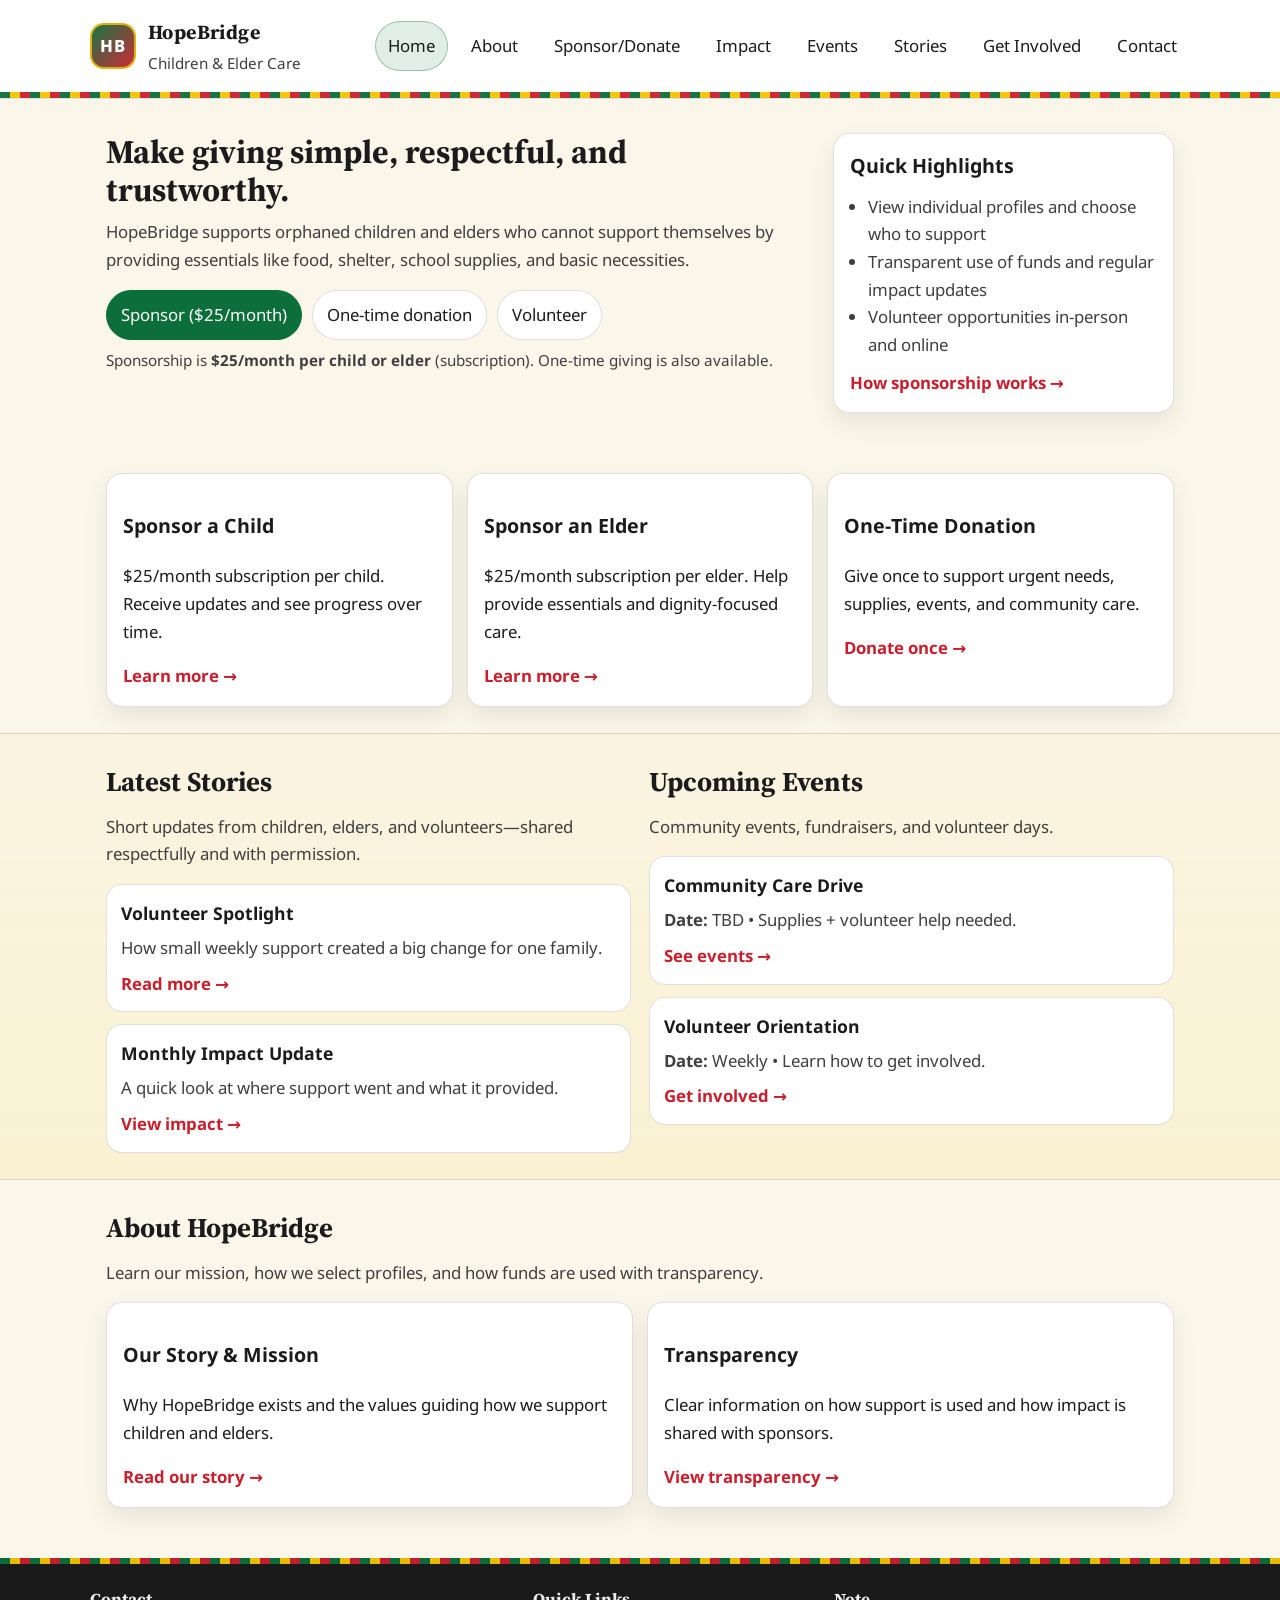
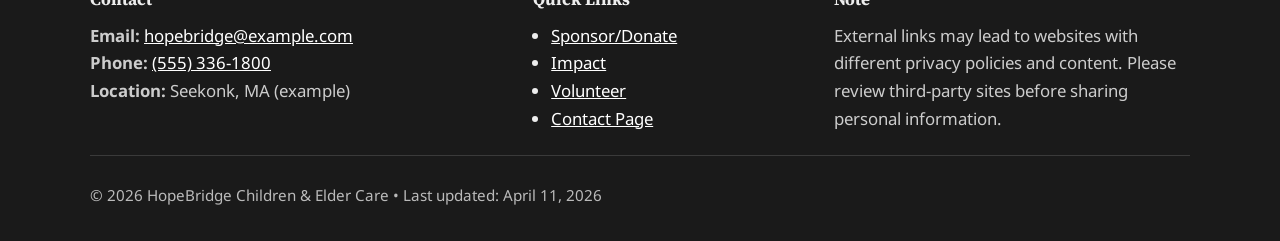
==== index.html @ 4f67c6a4 "intial commit" ====
<!doctype html>
<html lang="en">

<head>
    <meta charset="utf-8" />
    <meta name="viewport" content="width=device-width, initial-scale=1" />
    <title>HopeBridge Children &amp; Elder Care</title>
    <meta name="description" content="HopeBridge Children & Elder Care connects sponsors and volunteers with children and elders in need through simple, respectful, and transparent support." />
    <link rel="stylesheet" href="css/styles.css" />
</head>

<body>
    <a class="skip-link" href="#main">Skip to main content</a>

    <header class="site-header">
        <div class="wrap header-inner">
            <div class="brand">
                <div class="logo" aria-hidden="true">HB</div>
                <div>
                    <h1 class="site-title">HopeBridge</h1>
                    <p class="site-subtitle">Children &amp; Elder Care</p>
                </div>
            </div>

            <nav class="site-nav" aria-label="Primary navigation">
                <ul>
                    <li><a href="index.html" aria-current="page">Home</a></li>
                    <li><a href="about/index.html">About</a></li>
                    <li><a href="sponsor/index.html">Sponsor/Donate</a></li>
                    <li><a href="impact.html">Impact</a></li>
                    <li><a href="events.html">Events</a></li>
                    <li><a href="stories/index.html">Stories</a></li>
                    <li><a href="get-involved/index.html">Get Involved</a></li>
                    <li><a href="contact.html">Contact</a></li>
                </ul>
            </nav>
        </div>
    </header>

    <main id="main">
        <!-- HERO (keep it light like a magazine cover) -->
        <section class="hero">
            <div class="wrap hero-inner">
                <div class="hero-copy">
                    <h2>Make giving simple, respectful, and trustworthy.</h2>
                    <p>
                        HopeBridge supports orphaned children and elders who cannot support themselves by providing essentials like food, shelter, school supplies, and basic necessities.
                    </p>

                    <div class="cta-row" aria-label="Primary actions">
                        <a class="btn primary" href="sponsor/index.html">Sponsor ($25/month)</a>
                        <a class="btn" href="sponsor/index.html#one-time">One-time donation</a>
                        <a class="btn" href="get-involved/index.html">Volunteer</a>
                    </div>

                    <p class="fineprint">
                        Sponsorship is <strong>$25/month per child or elder</strong> (subscription). One-time giving is also available.
                    </p>
                </div>

                <aside class="hero-card" aria-label="Quick highlights">
                    <h3>Quick Highlights</h3>
                    <ul class="checklist">
                        <li>View individual profiles and choose who to support</li>
                        <li>Transparent use of funds and regular impact updates</li>
                        <li>Volunteer opportunities in-person and online</li>
                    </ul>
                    <a class="text-link" href="impact.html">How sponsorship works →</a>
                </aside>
            </div>
        </section>

        <!-- QUICK LINKS (short, scannable) -->
        <section class="section">
            <div class="wrap">
                <div class="grid">
                    <article class="card">
                        <h3>Sponsor a Child</h3>
                        <p>$25/month subscription per child. Receive updates and see progress over time.</p>
                        <a class="text-link" href="sponsor/index.html#child">Learn more →</a>
                    </article>

                    <article class="card">
                        <h3>Sponsor an Elder</h3>
                        <p>$25/month subscription per elder. Help provide essentials and dignity-focused care.</p>
                        <a class="text-link" href="sponsor/index.html#elder">Learn more →</a>
                    </article>

                    <article class="card">
                        <h3>One-Time Donation</h3>
                        <p>Give once to support urgent needs, supplies, events, and community care.</p>
                        <a class="text-link" href="sponsor/index.html#one-time">Donate once →</a>
                    </article>
                </div>
            </div>
        </section>

        <!-- STORIES + EVENTS PREVIEW -->
        <section class="section alt">
            <div class="wrap split">
                <div>
                    <h2 class="section-title">Latest Stories</h2>
                    <p class="section-lead">
                        Short updates from children, elders, and volunteers—shared respectfully and with permission.
                    </p>

                    <div class="list-cards">
                        <article class="mini">
                            <h3>Volunteer Spotlight</h3>
                            <p>How small weekly support created a big change for one family.</p>
                            <a class="text-link" href="stories/index.html">Read more →</a>
                        </article>
                        <article class="mini">
                            <h3>Monthly Impact Update</h3>
                            <p>A quick look at where support went and what it provided.</p>
                            <a class="text-link" href="impact.html">View impact →</a>
                        </article>
                    </div>
                </div>

                <div>
                    <h2 class="section-title">Upcoming Events</h2>
                    <p class="section-lead">Community events, fundraisers, and volunteer days.</p>

                    <div class="list-cards">
                        <article class="mini">
                            <h3>Community Care Drive</h3>
                            <p><strong>Date:</strong> TBD • Supplies + volunteer help needed.</p>
                            <a class="text-link" href="events.html">See events →</a>
                        </article>
                        <article class="mini">
                            <h3>Volunteer Orientation</h3>
                            <p><strong>Date:</strong> Weekly • Learn how to get involved.</p>
                            <a class="text-link" href="get-involved/index.html">Get involved →</a>
                        </article>
                    </div>
                </div>
            </div>
        </section>

        <!-- ABOUT / TRANSPARENCY SHORT TEASER -->
        <section class="section">
            <div class="wrap">
                <h2 class="section-title">About HopeBridge</h2>
                <p class="section-lead">
                    Learn our mission, how we select profiles, and how funds are used with transparency.
                </p>

                <div class="grid two">
                    <article class="card">
                        <h3>Our Story &amp; Mission</h3>
                        <p>Why HopeBridge exists and the values guiding how we support children and elders.</p>
                        <a class="text-link" href="about/index.html">Read our story →</a>
                    </article>

                    <article class="card">
                        <h3>Transparency</h3>
                        <p>Clear information on how support is used and how impact is shared with sponsors.</p>
                        <a class="text-link" href="about/index.html#transparency">View transparency →</a>
                    </article>
                </div>
            </div>
        </section>
    </main>

    <footer class="site-footer">
        <div class="wrap footer-inner">
            <div>
                <h2 class="footer-title">Contact</h2>
                <p class="footer-text">
                    <strong>Email:</strong> <a href="mailto:hopebridge@example.com">hopebridge@example.com</a><br />
                    <strong>Phone:</strong> <a href="tel:15553361800">(555) 336-1800</a><br />
                    <strong>Location:</strong> Seekonk, MA (example)
                </p>
            </div>

            <div>
                <h2 class="footer-title">Quick Links</h2>
                <ul class="footer-links">
                    <li><a href="sponsor/index.html">Sponsor/Donate</a></li>
                    <li><a href="impact.html">Impact</a></li>
                    <li><a href="get-involved/index.html">Volunteer</a></li>
                    <li><a href="contact.html">Contact Page</a></li>
                </ul>
            </div>

            <div>
                <h2 class="footer-title">Note</h2>
                <p class="footer-text">
                    External links may lead to websites with different privacy policies and content. Please review third-party sites before sharing personal information.
                </p>
            </div>
        </div>

        <div class="wrap footer-bottom">
            <p>© <span id="year">2026</span> HopeBridge Children &amp; Elder Care • Last updated: <time datetime="2026-04-11">April 11, 2026</time></p>
        </div>

        <script>
            document.getElementById("year").textContent = new Date().getFullYear();
        </script>
    </footer>
</body>

</html>
---- css/styles.css ----
/* HopeBridge – Ethiopian-inspired theme (clean + accessible) */

@import url("https://fonts.googleapis.com/css2?family=Noto+Sans+Ethiopic:wght@400;600;700&family=Source+Serif+4:opsz,wght@8..60,400;8..60,600&display=swap");
:root {
    /* Warm neutral base */
    --bg: #fbf6ea;
    /* warm parchment */
    --surface: #ffffff;
    /* cards */
    --ink: #1b1b1b;
    /* main text */
    --muted: #3f3f3f;
    /* secondary text */
    --border: rgba(0, 0, 0, 0.12);
    --shadow: 0 10px 25px rgba(0, 0, 0, 0.08);
    --radius: 16px;
    --max: 1100px;
    /* Ethiopian-inspired accents (flag-inspired, tuned for accessibility) */
    --green: #0b6e3b;
    --gold: #f2c300;
    --red: #c91f2d;
    /* Primary/secondary brand usage */
    --brand: var(--green);
    --accent: var(--red);
    /* “Tibeb” inspired stripe */
    --tibeb: repeating-linear-gradient( 90deg, rgba(11, 110, 59, 0.95) 0 10px, rgba(242, 195, 0, 0.95) 10px 20px, rgba(201, 31, 45, 0.95) 20px 30px);
}

* {
    box-sizing: border-box;
}

html {
    scroll-behavior: smooth;
}

body {
    margin: 0;
    background: var(--bg);
    color: var(--ink);
    font-family: "Noto Sans Ethiopic", system-ui, -apple-system, Segoe UI, Roboto, Arial, sans-serif;
    font-size: 1.05rem;
    line-height: 1.65;
}


/* Layout helpers */

.wrap {
    max-width: var(--max);
    margin: 0 auto;
    padding: 0 16px;
}


/* Skip link */

.skip-link {
    position: absolute;
    left: -9999px;
    top: 12px;
    background: #000;
    color: #fff;
    padding: 10px 12px;
    border-radius: 12px;
    text-decoration: underline;
}

.skip-link:focus {
    left: 12px;
}


/* Header + Ethiopian stripe accent */

.site-header {
    background: var(--surface);
    border-bottom: 1px solid var(--border);
    position: relative;
}

.site-header::after {
    content: "";
    display: block;
    height: 6px;
    background: var(--tibeb);
}


/* Header inner */

.header-inner {
    display: flex;
    gap: 18px;
    align-items: center;
    justify-content: space-between;
    padding: 16px 0;
    flex-wrap: wrap;
}

.brand {
    display: flex;
    align-items: center;
    gap: 12px;
}


/* Simple “HB” mark with Ethiopian colors */

.logo {
    width: 46px;
    height: 46px;
    border-radius: 14px;
    background: linear-gradient(135deg, rgba(11, 110, 59, 0.95), rgba(201, 31, 45, 0.95));
    color: #fff;
    display: grid;
    place-items: center;
    font-weight: 800;
    letter-spacing: 0.06em;
    border: 2px solid rgba(242, 195, 0, 0.85);
}

.site-title {
    margin: 0;
    font-size: 1.25rem;
    letter-spacing: 0.02em;
    font-family: "Source Serif 4", Georgia, serif;
    /* elegant, calm */
}

.site-subtitle {
    margin: 2px 0 0;
    color: var(--muted);
    font-size: 0.95rem;
}


/* Navigation */

.site-nav ul {
    list-style: none;
    margin: 0;
    padding: 0;
    display: flex;
    gap: 10px;
    flex-wrap: wrap;
}

.site-nav a {
    display: inline-block;
    padding: 10px 12px;
    border-radius: 999px;
    text-decoration: none;
    color: var(--ink);
    border: 1px solid transparent;
}

.site-nav a:hover {
    border-color: var(--border);
    background: rgba(11, 110, 59, 0.06);
}

.site-nav a[aria-current="page"] {
    border-color: rgba(11, 110, 59, 0.35);
    background: rgba(11, 110, 59, 0.12);
}


/* Sections */

.section {
    padding: 26px 0;
}


/* Soft “woven” feeling without being busy */

.section.alt {
    background: linear-gradient(0deg, rgba(242, 195, 0, 0.10), rgba(242, 195, 0, 0.04));
    border-top: 1px solid var(--border);
    border-bottom: 1px solid var(--border);
}

.section-title {
    margin: 0 0 8px;
    font-size: 1.7rem;
    font-family: "Source Serif 4", Georgia, serif;
}

.section-lead {
    margin: 0 0 16px;
    color: var(--muted);
}


/* Hero */

.hero {
    padding: 34px 0;
}

.hero-inner {
    display: grid;
    grid-template-columns: 1.35fr 0.65fr;
    gap: 18px;
    align-items: start;
}

.hero-copy h2 {
    margin: 0 0 10px;
    font-size: 2.05rem;
    line-height: 1.15;
    font-family: "Source Serif 4", Georgia, serif;
}

.hero-copy p {
    margin: 0 0 16px;
    color: var(--muted);
}

.fineprint {
    font-size: 0.95rem;
    color: var(--muted);
}


/* Cards */

.card,
.hero-card {
    background: var(--surface);
    border: 1px solid var(--border);
    border-radius: var(--radius);
    padding: 16px;
    box-shadow: var(--shadow);
}

.hero-card h3 {
    margin: 0 0 10px;
}


/* Lists */

.checklist {
    margin: 0 0 10px;
    padding-left: 18px;
    color: var(--muted);
}


/* Buttons */

.cta-row {
    display: flex;
    gap: 10px;
    flex-wrap: wrap;
    margin-bottom: 8px;
}

.btn {
    display: inline-block;
    text-decoration: none;
    padding: 10px 14px;
    border-radius: 999px;
    border: 1px solid var(--border);
    color: var(--ink);
    background: var(--surface);
}

.btn.primary {
    background: var(--brand);
    border-color: var(--brand);
    color: #fff;
}

.btn.primary:hover {
    filter: brightness(0.96);
}

.btn:hover {
    background: rgba(11, 110, 59, 0.06);
}


/* Links */

.text-link {
    color: var(--accent);
    text-decoration: none;
    font-weight: 700;
}

.text-link:hover {
    text-decoration: underline;
}


/* Two/three column grids */

.grid {
    display: grid;
    gap: 14px;
    grid-template-columns: repeat(3, 1fr);
}

.grid.two {
    grid-template-columns: repeat(2, 1fr);
}

.split {
    display: grid;
    gap: 18px;
    grid-template-columns: 1fr 1fr;
}

.list-cards {
    display: grid;
    gap: 12px;
}

.mini {
    background: var(--surface);
    border: 1px solid var(--border);
    border-radius: var(--radius);
    padding: 14px;
}

.mini h3 {
    margin: 0 0 6px;
    font-size: 1.1rem;
}

.mini p {
    margin: 0 0 8px;
    color: var(--muted);
}


/* Footer with stripe */

.site-footer {
    margin-top: 24px;
    background: #1a1a1a;
    color: rgba(255, 255, 255, 0.92);
    position: relative;
}

.site-footer::before {
    content: "";
    display: block;
    height: 6px;
    background: var(--tibeb);
}

.footer-inner {
    padding: 22px 0;
    display: grid;
    gap: 16px;
    grid-template-columns: 1.2fr 0.8fr 1fr;
}

.footer-title {
    margin: 0 0 8px;
    font-size: 1.05rem;
    font-family: "Source Serif 4", Georgia, serif;
}

.footer-text {
    margin: 0;
    color: rgba(255, 255, 255, 0.78);
}

.footer-links {
    margin: 0;
    padding-left: 18px;
}

.site-footer a {
    color: #ffffff;
}

.footer-bottom {
    border-top: 1px solid rgba(255, 255, 255, 0.14);
    padding: 12px 0 18px;
    color: rgba(255, 255, 255, 0.70);
    font-size: 0.95rem;
}


/* Responsive */

@media (max-width: 900px) {
    .hero-inner {
        grid-template-columns: 1fr;
    }
    .grid {
        grid-template-columns: 1fr;
    }
    .grid.two {
        grid-template-columns: 1fr;
    }
    .split {
        grid-template-columns: 1fr;
    }
    .footer-inner {
        grid-template-columns: 1fr;
    }
}
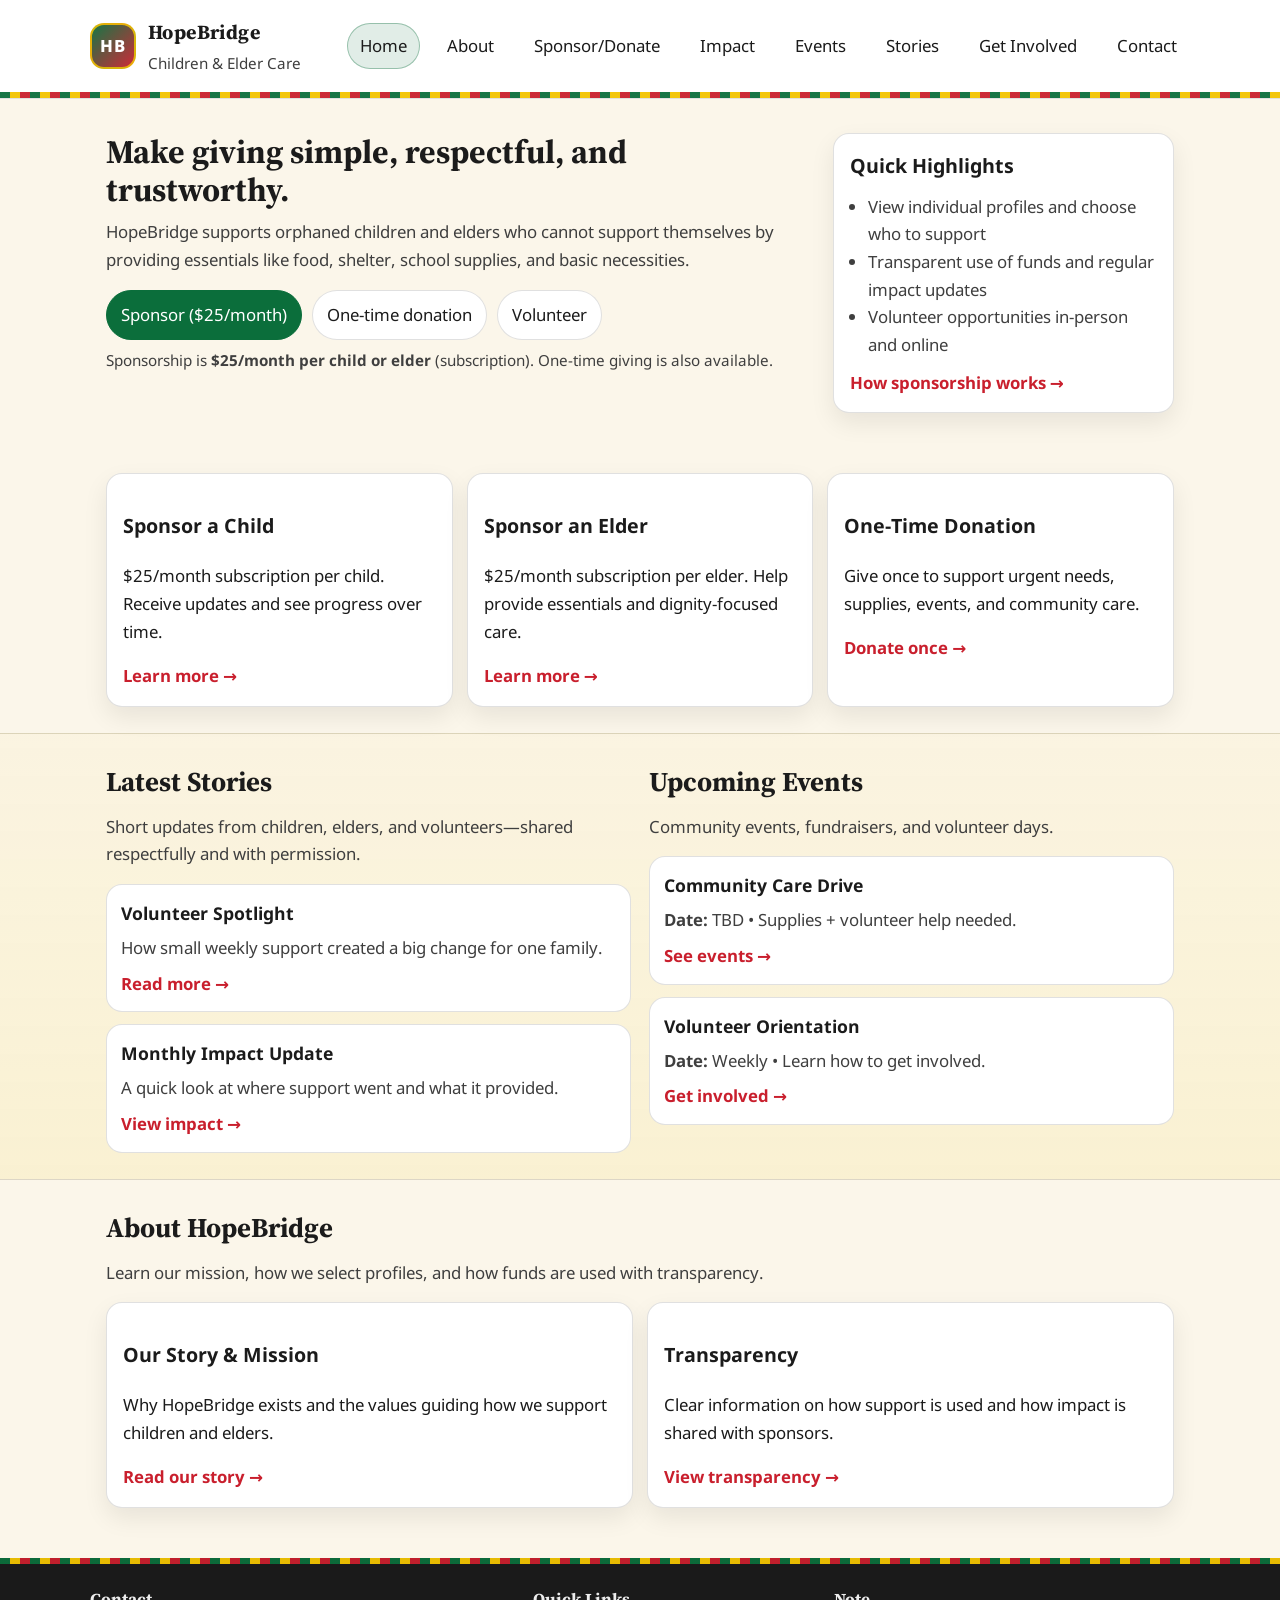
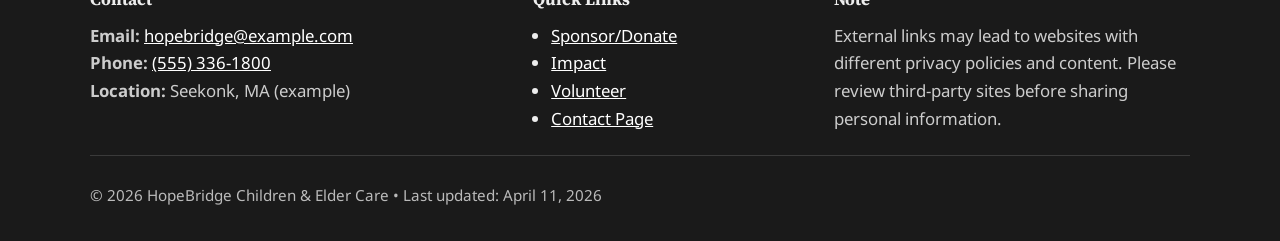
==== commit 44ec8bac: "fix based on instructor feedback" ====
--- a/index.html
+++ b/index.html
@@ -200,6 +200,14 @@
             document.getElementById("year").textContent = new Date().getFullYear();
         </script>
     </footer>
+    <script>
+        const burger = document.getElementById("burger");
+        const nav = document.querySelector(".site-nav");
+
+        burger.addEventListener("click", () => {
+            nav.classList.toggle("active");
+        });
+    </script>
 </body>
 
 </html>
--- a/css/styles.css
+++ b/css/styles.css
@@ -239,6 +239,13 @@
     margin: 0 0 10px;
 }
 
+.hero-image {
+    width: 100%;
+    height: 300px;
+    object-fit: cover;
+    border-radius: 8px;
+}
+
 
 /* Lists */
 
@@ -406,4 +413,107 @@
     .footer-inner {
         grid-template-columns: 1fr;
     }
+}
+
+
+/* ================================
+   BURGER BUTTON
+================================ */
+
+.burger {
+    display: none;
+    /* hidden on desktop */
+    font-size: 28px;
+    background: none;
+    border: none;
+    cursor: pointer;
+    color: #0b6e3b;
+}
+
+
+/* ================================
+   MOBILE STYLES (PHONE)
+================================ */
+
+@media (max-width: 768px) {
+    /* Show burger */
+    .burger {
+        display: block;
+    }
+    /* Hide nav by default */
+    .site-nav {
+        display: none;
+        position: absolute;
+        top: 80px;
+        /* below header */
+        right: 16px;
+        width: 240px;
+        background: #ffffff;
+        border-radius: 14px;
+        box-shadow: 0 12px 30px rgba(0, 0, 0, 0.15);
+        padding: 8px 0;
+        z-index: 1000;
+    }
+    /* Show when active */
+    .site-nav.active {
+        display: block;
+    }
+    /* Vertical layout */
+    .site-nav ul {
+        list-style: none;
+        margin: 0;
+        padding: 0;
+        display: flex;
+        flex-direction: column;
+    }
+    .site-nav li {
+        border-bottom: 1px solid #eee;
+    }
+    .site-nav li:last-child {
+        border-bottom: none;
+    }
+    .site-nav a {
+        display: block;
+        padding: 12px 18px;
+        text-decoration: none;
+        color: #1b1b1b;
+        font-weight: 500;
+    }
+    .site-nav a:hover {
+        background: rgba(11, 110, 59, 0.08);
+    }
+    @media (max-width: 600px) {
+        .hero-image {
+            max-width: 350px;
+        }
+    }
+}
+
+
+/* ================================
+   DESKTOP STYLES
+================================ */
+
+@media (min-width: 769px) {
+    .burger {
+        display: none;
+    }
+    .site-nav {
+        display: block !important;
+        position: static;
+        background: none;
+        box-shadow: none;
+        width: auto;
+        padding: 0;
+    }
+    .site-nav ul {
+        display: flex;
+        gap: 14px;
+    }
+    .site-nav li {
+        border: none;
+    }
+    .site-nav a {
+        padding: 8px 12px;
+    }
 }
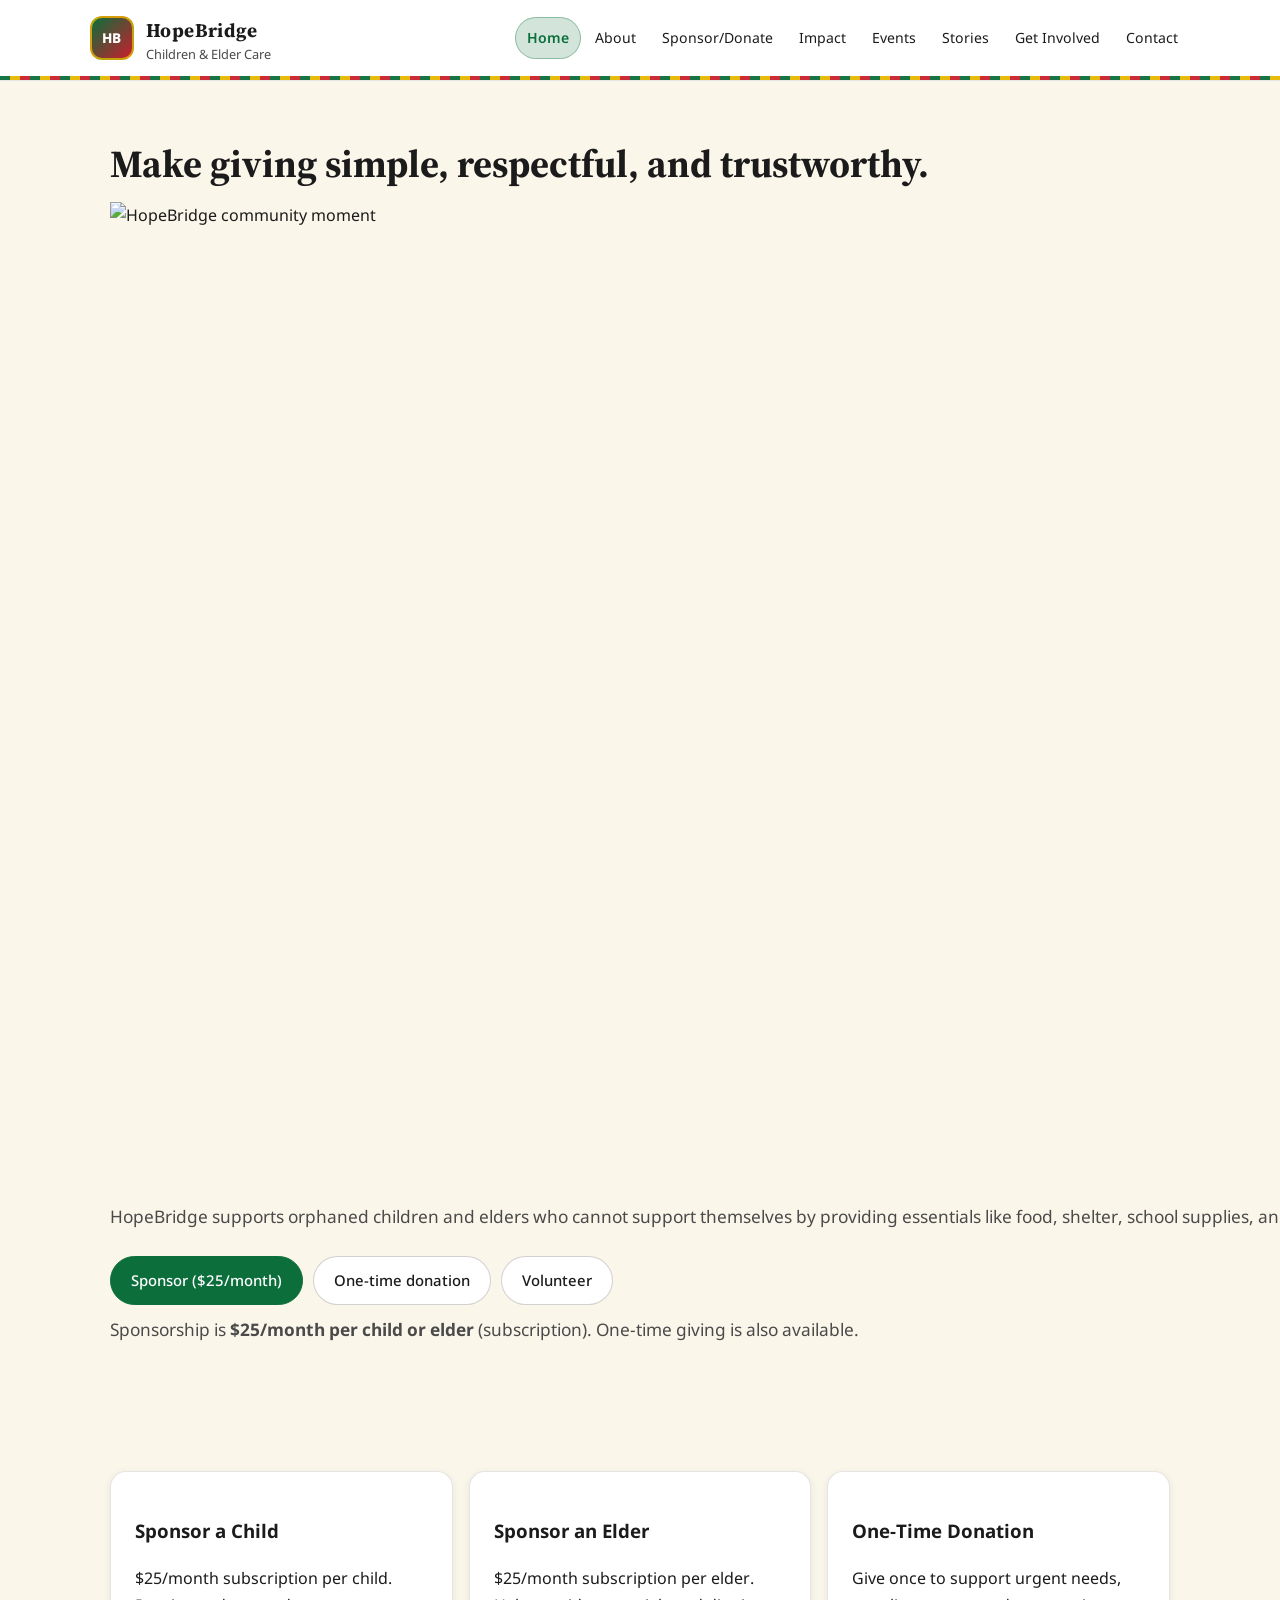
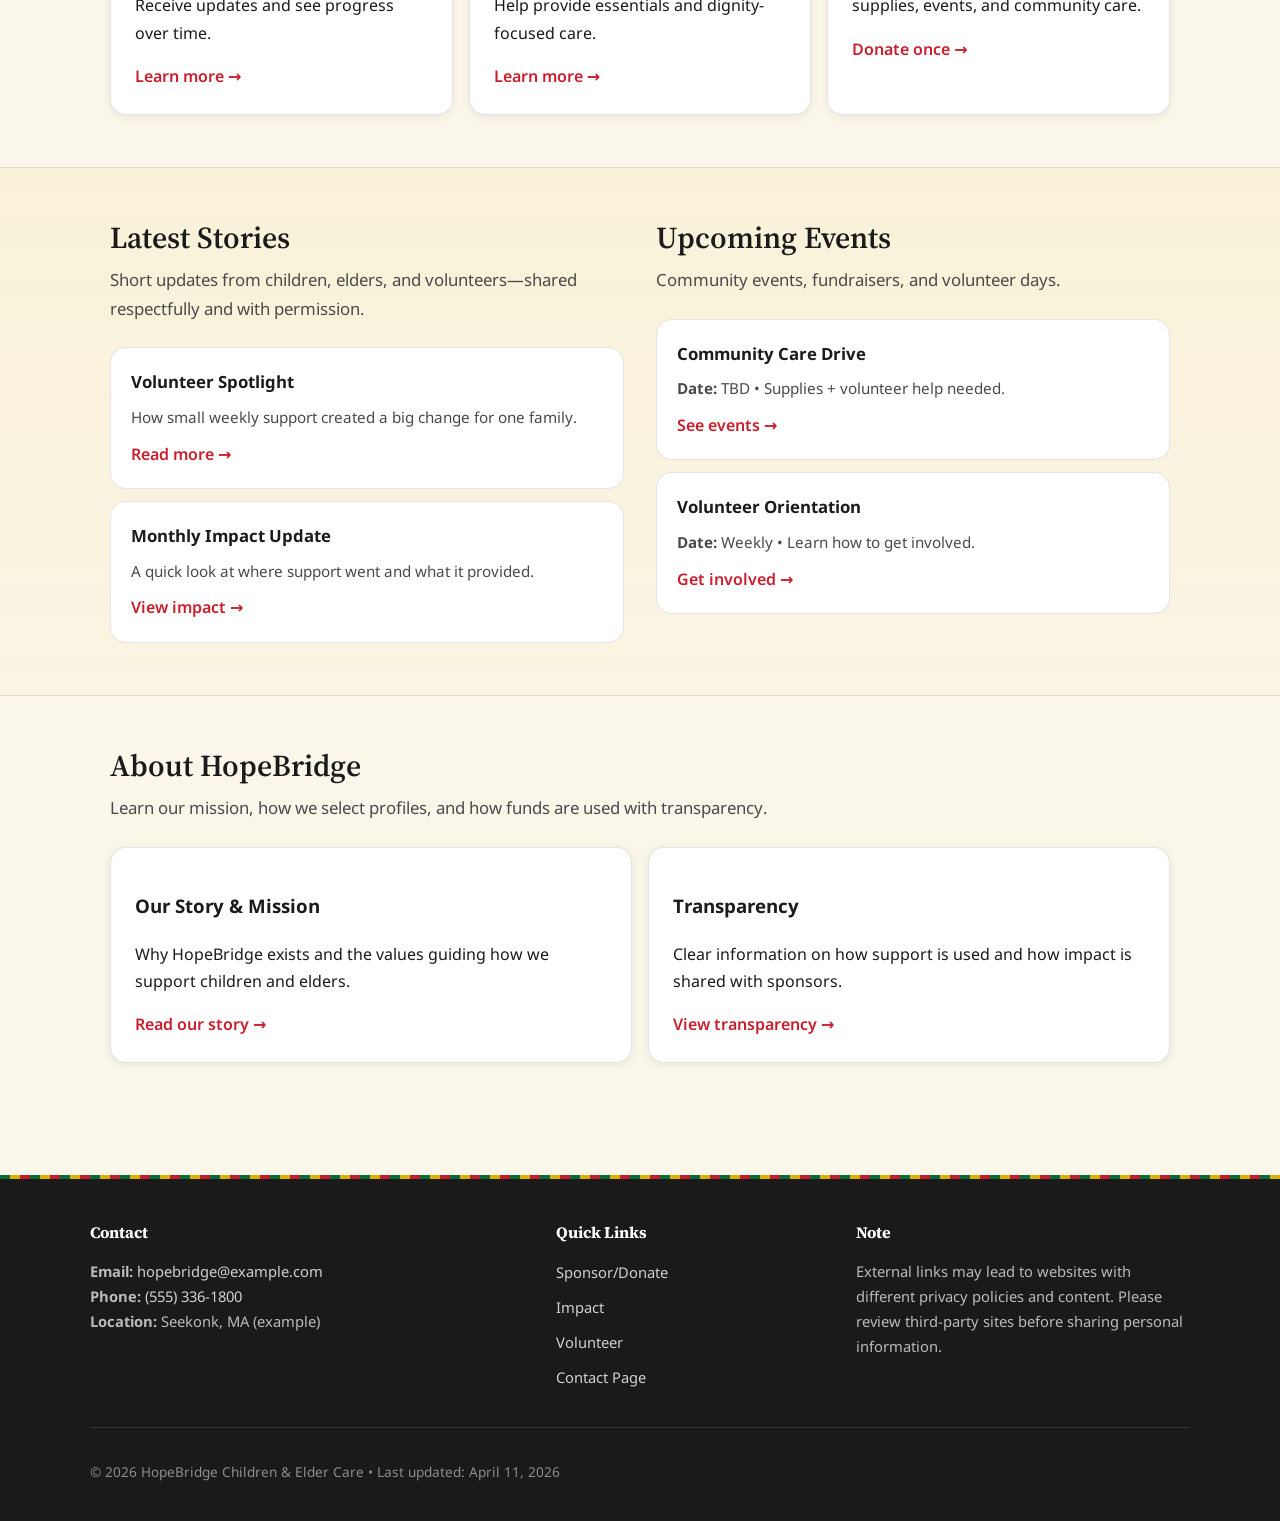
==== commit e77bbe8d: "add burger button" ====
--- a/index.html
+++ b/index.html
@@ -22,7 +22,13 @@
                 </div>
             </div>
 
-            <nav class="site-nav" aria-label="Primary navigation">
+            <button id="burger" class="burger" type="button" aria-label="Open menu" aria-expanded="false" aria-controls="primary-nav">
+                <span class="burger-bar"></span>
+                <span class="burger-bar"></span>
+                <span class="burger-bar"></span>
+            </button>
+
+            <nav id="primary-nav" class="site-nav" aria-label="Primary navigation">
                 <ul>
                     <li><a href="index.html" aria-current="page">Home</a></li>
                     <li><a href="about/index.html">About</a></li>
@@ -43,6 +49,9 @@
             <div class="wrap hero-inner">
                 <div class="hero-copy">
                     <h2>Make giving simple, respectful, and trustworthy.</h2>
+                    <div class="photo-frame">
+                        <img src="images/IMG_9827.JPG" alt="HopeBridge community moment" width="1500" height="1000" loading="lazy">
+                    </div>
                     <p>
                         HopeBridge supports orphaned children and elders who cannot support themselves by providing essentials like food, shelter, school supplies, and basic necessities.
                     </p>
@@ -200,14 +209,8 @@
             document.getElementById("year").textContent = new Date().getFullYear();
         </script>
     </footer>
-    <script>
-        const burger = document.getElementById("burger");
-        const nav = document.querySelector(".site-nav");
-
-        burger.addEventListener("click", () => {
-            nav.classList.toggle("active");
-        });
-    </script>
+
+    <script src="js/script.js"></script>
 </body>
 
 </html>
--- a/css/styles.css
+++ b/css/styles.css
@@ -1,37 +1,56 @@
-/* HopeBridge – Ethiopian-inspired theme (clean + accessible) */
-
-@import url("https://fonts.googleapis.com/css2?family=Noto+Sans+Ethiopic:wght@400;600;700&family=Source+Serif+4:opsz,wght@8..60,400;8..60,600&display=swap");
+/* HopeBridge – Improved Interactive + Fully Responsive CSS */
+
+@import url("https://fonts.googleapis.com/css2?family=Noto+Sans+Ethiopic:wght@400;600;700&family=Source+Serif+4:opsz,wght@8..60,400;8..60,600;8..60,700&display=swap");
+
+/* ===========================
+   CSS CUSTOM PROPERTIES
+=========================== */
+
 :root {
-    /* Warm neutral base */
     --bg: #fbf6ea;
-    /* warm parchment */
     --surface: #ffffff;
-    /* cards */
+    --surface-2: #f5f0e4;
     --ink: #1b1b1b;
-    /* main text */
-    --muted: #3f3f3f;
-    /* secondary text */
-    --border: rgba(0, 0, 0, 0.12);
-    --shadow: 0 10px 25px rgba(0, 0, 0, 0.08);
+    --muted: #4a4a4a;
+    --border: rgba(0, 0, 0, 0.10);
+    --border-strong: rgba(0, 0, 0, 0.18);
+    --shadow-sm: 0 2px 8px rgba(0, 0, 0, 0.07);
+    --shadow: 0 8px 28px rgba(0, 0, 0, 0.10);
+    --shadow-lg: 0 20px 48px rgba(0, 0, 0, 0.14);
     --radius: 16px;
+    --radius-sm: 8px;
+    --radius-lg: 24px;
     --max: 1100px;
-    /* Ethiopian-inspired accents (flag-inspired, tuned for accessibility) */
+    /* Ethiopian colors */
     --green: #0b6e3b;
-    --gold: #f2c300;
+    --green-light: rgba(11, 110, 59, 0.08);
+    --green-mid: rgba(11, 110, 59, 0.18);
+    --gold: #e6b800;
+    --gold-light: rgba(230, 184, 0, 0.12);
     --red: #c91f2d;
-    /* Primary/secondary brand usage */
+    --red-light: rgba(201, 31, 45, 0.08);
     --brand: var(--green);
     --accent: var(--red);
-    /* “Tibeb” inspired stripe */
-    --tibeb: repeating-linear-gradient( 90deg, rgba(11, 110, 59, 0.95) 0 10px, rgba(242, 195, 0, 0.95) 10px 20px, rgba(201, 31, 45, 0.95) 20px 30px);
-}
-
-* {
+    --tibeb: repeating-linear-gradient( 90deg, rgba(11, 110, 59, 0.95) 0 10px, rgba(230, 184, 0, 0.95) 10px 20px, rgba(201, 31, 45, 0.95) 20px 30px);
+    /* Transitions */
+    --ease: cubic-bezier(0.4, 0, 0.2, 1);
+    --transition: 0.22s var(--ease);
+}
+
+
+/* ===========================
+   RESET + BASE
+=========================== */
+
+*,
+*::before,
+*::after {
     box-sizing: border-box;
 }
 
 html {
     scroll-behavior: smooth;
+    font-size: 16px;
 }
 
 body {
@@ -39,21 +58,36 @@
     background: var(--bg);
     color: var(--ink);
     font-family: "Noto Sans Ethiopic", system-ui, -apple-system, Segoe UI, Roboto, Arial, sans-serif;
-    font-size: 1.05rem;
-    line-height: 1.65;
-}
-
-
-/* Layout helpers */
+    font-size: 1rem;
+    line-height: 1.7;
+    -webkit-font-smoothing: antialiased;
+}
+
+img {
+    max-width: 100%;
+    height: auto;
+    display: block;
+}
+
+a {
+    color: inherit;
+}
+
+
+/* ===========================
+   LAYOUT
+=========================== */
 
 .wrap {
     max-width: var(--max);
     margin: 0 auto;
-    padding: 0 16px;
-}
-
-
-/* Skip link */
+    padding: 0 20px;
+}
+
+
+/* ===========================
+   SKIP LINK
+=========================== */
 
 .skip-link {
     position: absolute;
@@ -61,9 +95,11 @@
     top: 12px;
     background: #000;
     color: #fff;
-    padding: 10px 12px;
+    padding: 10px 14px;
     border-radius: 12px;
-    text-decoration: underline;
+    text-decoration: none;
+    z-index: 9999;
+    font-size: 0.9rem;
 }
 
 .skip-link:focus {
@@ -71,231 +107,389 @@
 }
 
 
-/* Header + Ethiopian stripe accent */
+/* ===========================
+   HEADER
+=========================== */
 
 .site-header {
     background: var(--surface);
     border-bottom: 1px solid var(--border);
-    position: relative;
+    position: sticky;
+    top: 0;
+    z-index: 200;
+    transition: box-shadow var(--transition);
+}
+
+.site-header.scrolled {
+    box-shadow: var(--shadow);
 }
 
 .site-header::after {
     content: "";
     display: block;
-    height: 6px;
+    height: 4px;
     background: var(--tibeb);
 }
-
-
-/* Header inner */
 
 .header-inner {
     display: flex;
-    gap: 18px;
     align-items: center;
     justify-content: space-between;
-    padding: 16px 0;
-    flex-wrap: wrap;
-}
+    padding: 14px 0;
+    gap: 16px;
+}
+
+
+/* Brand */
 
 .brand {
     display: flex;
     align-items: center;
     gap: 12px;
-}
-
-
-/* Simple “HB” mark with Ethiopian colors */
+    text-decoration: none;
+    flex-shrink: 0;
+}
 
 .logo {
-    width: 46px;
-    height: 46px;
-    border-radius: 14px;
-    background: linear-gradient(135deg, rgba(11, 110, 59, 0.95), rgba(201, 31, 45, 0.95));
+    width: 44px;
+    height: 44px;
+    border-radius: 12px;
+    background: linear-gradient(135deg, var(--green), var(--red));
     color: #fff;
     display: grid;
     place-items: center;
     font-weight: 800;
+    font-size: 0.85rem;
     letter-spacing: 0.06em;
-    border: 2px solid rgba(242, 195, 0, 0.85);
+    border: 2px solid rgba(230, 184, 0, 0.8);
+    flex-shrink: 0;
 }
 
 .site-title {
     margin: 0;
-    font-size: 1.25rem;
+    font-size: 1.2rem;
     letter-spacing: 0.02em;
     font-family: "Source Serif 4", Georgia, serif;
-    /* elegant, calm */
+    color: var(--ink);
 }
 
 .site-subtitle {
-    margin: 2px 0 0;
+    margin: 0;
+    font-size: 0.8rem;
     color: var(--muted);
-    font-size: 0.95rem;
-}
-
-
-/* Navigation */
+    line-height: 1.2;
+}
+
+
+/* Nav */
+
+.site-nav {
+    flex: 1;
+    display: flex;
+    justify-content: flex-end;
+}
 
 .site-nav ul {
     list-style: none;
     margin: 0;
     padding: 0;
     display: flex;
-    gap: 10px;
-    flex-wrap: wrap;
+    gap: 2px;
+    align-items: center;
+    flex-wrap: nowrap;
 }
 
 .site-nav a {
     display: inline-block;
-    padding: 10px 12px;
+    padding: 8px 11px;
     border-radius: 999px;
     text-decoration: none;
     color: var(--ink);
+    font-size: 0.88rem;
     border: 1px solid transparent;
+    transition: background var(--transition), border-color var(--transition), color var(--transition);
+    white-space: nowrap;
 }
 
 .site-nav a:hover {
-    border-color: var(--border);
-    background: rgba(11, 110, 59, 0.06);
+    border-color: var(--border-strong);
+    background: var(--green-light);
 }
 
 .site-nav a[aria-current="page"] {
     border-color: rgba(11, 110, 59, 0.35);
-    background: rgba(11, 110, 59, 0.12);
-}
-
-
-/* Sections */
+    background: var(--green-mid);
+    color: var(--green);
+    font-weight: 600;
+}
+
+
+/* Donate button in header */
+
+.header-donate {
+    display: inline-block;
+    padding: 9px 18px;
+    background: var(--green);
+    color: #fff;
+    text-decoration: none;
+    border-radius: 999px;
+    font-size: 0.88rem;
+    font-weight: 600;
+    flex-shrink: 0;
+    transition: filter var(--transition), transform var(--transition);
+}
+
+.header-donate:hover {
+    filter: brightness(0.92);
+    transform: translateY(-1px);
+}
+
+
+/* Burger */
+
+.burger {
+    display: none;
+    background: none;
+    border: 1px solid var(--border-strong);
+    border-radius: var(--radius-sm);
+    cursor: pointer;
+    padding: 7px 10px;
+    flex-direction: column;
+    gap: 5px;
+    flex-shrink: 0;
+}
+
+.burger-bar {
+    display: block;
+    width: 22px;
+    height: 2px;
+    background: var(--green);
+    border-radius: 2px;
+    transition: transform var(--transition), opacity var(--transition);
+}
+
+.burger[aria-expanded="true"] .burger-bar:nth-child(1) {
+    transform: translateY(7px) rotate(45deg);
+}
+
+.burger[aria-expanded="true"] .burger-bar:nth-child(2) {
+    opacity: 0;
+    transform: scaleX(0);
+}
+
+.burger[aria-expanded="true"] .burger-bar:nth-child(3) {
+    transform: translateY(-7px) rotate(-45deg);
+}
+
+
+/* ===========================
+   SECTIONS
+=========================== */
 
 .section {
-    padding: 26px 0;
-}
-
-
-/* Soft “woven” feeling without being busy */
+    padding: 52px 0;
+}
+
+.section.compact {
+    padding: 32px 0;
+}
 
 .section.alt {
-    background: linear-gradient(0deg, rgba(242, 195, 0, 0.10), rgba(242, 195, 0, 0.04));
+    background: linear-gradient(180deg, rgba(230, 184, 0, 0.07) 0%, rgba(230, 184, 0, 0.03) 100%);
     border-top: 1px solid var(--border);
     border-bottom: 1px solid var(--border);
 }
 
 .section-title {
-    margin: 0 0 8px;
-    font-size: 1.7rem;
+    margin: 0 0 10px;
+    font-size: clamp(1.5rem, 3vw, 1.9rem);
     font-family: "Source Serif 4", Georgia, serif;
+    font-weight: 600;
+    line-height: 1.2;
 }
 
 .section-lead {
-    margin: 0 0 16px;
+    margin: 0 0 24px;
     color: var(--muted);
-}
-
-
-/* Hero */
+    font-size: 1.05rem;
+    max-width: 680px;
+}
+
+
+/* ===========================
+   HERO
+=========================== */
 
 .hero {
-    padding: 34px 0;
+    padding: 60px 0 52px;
 }
 
 .hero-inner {
     display: grid;
-    grid-template-columns: 1.35fr 0.65fr;
-    gap: 18px;
+    grid-template-columns: 1.3fr 0.7fr;
+    gap: 32px;
     align-items: start;
 }
 
 .hero-copy h2 {
-    margin: 0 0 10px;
-    font-size: 2.05rem;
-    line-height: 1.15;
+    margin: 0 0 16px;
+    font-size: clamp(1.8rem, 4vw, 2.4rem);
+    line-height: 1.18;
     font-family: "Source Serif 4", Georgia, serif;
+    font-weight: 700;
 }
 
 .hero-copy p {
-    margin: 0 0 16px;
+    margin: 0 0 24px;
     color: var(--muted);
-}
-
-.fineprint {
-    font-size: 0.95rem;
-    color: var(--muted);
-}
-
-
-/* Cards */
+    font-size: 1.08rem;
+}
+
+
+/* ===========================
+   CARDS
+=========================== */
 
 .card,
 .hero-card {
     background: var(--surface);
     border: 1px solid var(--border);
     border-radius: var(--radius);
-    padding: 16px;
+    padding: 24px;
+    box-shadow: var(--shadow-sm);
+    transition: box-shadow var(--transition), transform var(--transition);
+}
+
+.card:hover {
     box-shadow: var(--shadow);
+    transform: translateY(-2px);
+}
+
+.hero-card {
+    padding: 24px;
 }
 
 .hero-card h3 {
+    margin: 0 0 14px;
+    font-size: 1.1rem;
+}
+
+.mini {
+    background: var(--surface);
+    border: 1px solid var(--border);
+    border-radius: var(--radius);
+    padding: 20px;
+    transition: box-shadow var(--transition), transform var(--transition);
+}
+
+.mini:hover {
+    box-shadow: var(--shadow-sm);
+    transform: translateY(-1px);
+}
+
+.mini h3 {
+    margin: 0 0 8px;
+    font-size: 1.05rem;
+}
+
+.mini p {
     margin: 0 0 10px;
-}
+    color: var(--muted);
+    font-size: 0.95rem;
+}
+
+
+/* ===========================
+   HERO IMAGE
+=========================== */
 
 .hero-image {
     width: 100%;
-    height: 300px;
+    height: 280px;
     object-fit: cover;
-    border-radius: 8px;
-}
-
-
-/* Lists */
-
-.checklist {
-    margin: 0 0 10px;
-    padding-left: 18px;
-    color: var(--muted);
-}
-
-
-/* Buttons */
+    border-radius: var(--radius);
+    border: 1px solid var(--border);
+}
+
+
+/* ===========================
+   BUTTONS
+=========================== */
 
 .cta-row {
     display: flex;
     gap: 10px;
     flex-wrap: wrap;
-    margin-bottom: 8px;
+    margin-bottom: 12px;
+    align-items: center;
 }
 
 .btn {
-    display: inline-block;
+    display: inline-flex;
+    align-items: center;
+    justify-content: center;
+    gap: 6px;
     text-decoration: none;
-    padding: 10px 14px;
+    padding: 11px 20px;
     border-radius: 999px;
-    border: 1px solid var(--border);
+    border: 1px solid var(--border-strong);
     color: var(--ink);
     background: var(--surface);
+    font-size: 0.93rem;
+    font-weight: 500;
+    cursor: pointer;
+    transition: background var(--transition), transform var(--transition), box-shadow var(--transition), border-color var(--transition);
+    white-space: nowrap;
+}
+
+.btn:hover {
+    background: var(--green-light);
+    border-color: rgba(11, 110, 59, 0.3);
+    transform: translateY(-1px);
+    box-shadow: var(--shadow-sm);
+}
+
+.btn:active {
+    transform: translateY(0);
 }
 
 .btn.primary {
-    background: var(--brand);
-    border-color: var(--brand);
+    background: var(--green);
+    border-color: var(--green);
     color: #fff;
 }
 
 .btn.primary:hover {
-    filter: brightness(0.96);
-}
-
-.btn:hover {
-    background: rgba(11, 110, 59, 0.06);
-}
-
-
-/* Links */
+    filter: brightness(0.92);
+    background: var(--green);
+    border-color: var(--green);
+}
+
+.btn.danger {
+    background: var(--red);
+    border-color: var(--red);
+    color: #fff;
+}
+
+.btn.outline-gold {
+    border-color: var(--gold);
+    color: #5c4800;
+}
+
+.btn.outline-gold:hover {
+    background: var(--gold-light);
+}
+
+
+/* ===========================
+   LINKS
+=========================== */
 
 .text-link {
     color: var(--accent);
     text-decoration: none;
-    font-weight: 700;
+    font-weight: 600;
+    transition: text-decoration var(--transition);
 }
 
 .text-link:hover {
@@ -303,11 +497,13 @@
 }
 
 
-/* Two/three column grids */
+/* ===========================
+   GRIDS
+=========================== */
 
 .grid {
     display: grid;
-    gap: 14px;
+    gap: 16px;
     grid-template-columns: repeat(3, 1fr);
 }
 
@@ -315,9 +511,13 @@
     grid-template-columns: repeat(2, 1fr);
 }
 
+.grid.four {
+    grid-template-columns: repeat(4, 1fr);
+}
+
 .split {
     display: grid;
-    gap: 18px;
+    gap: 32px;
     grid-template-columns: 1fr 1fr;
 }
 
@@ -326,194 +526,806 @@
     gap: 12px;
 }
 
-.mini {
+
+/* ===========================
+   CHECKLIST
+=========================== */
+
+.checklist {
+    margin: 0 0 12px;
+    padding: 0;
+    list-style: none;
+    color: var(--muted);
+}
+
+.checklist li {
+    padding: 5px 0 5px 24px;
+    position: relative;
+    font-size: 0.95rem;
+}
+
+.checklist li::before {
+    content: "";
+    position: absolute;
+    left: 0;
+    top: 10px;
+    width: 14px;
+    height: 14px;
+    border-radius: 50%;
+    background: var(--green);
+    background-image: url("data:image/svg+xml,%3Csvg xmlns='http://www.w3.org/2000/svg' viewBox='0 0 12 12'%3E%3Cpath d='M2 6l3 3 5-5' stroke='white' stroke-width='1.8' fill='none' stroke-linecap='round' stroke-linejoin='round'/%3E%3C/svg%3E");
+    background-size: 10px;
+    background-repeat: no-repeat;
+    background-position: center;
+}
+
+
+/* ===========================
+   FINEPRINT
+=========================== */
+
+.fineprint {
+    font-size: 0.88rem;
+    color: var(--muted);
+    line-height: 1.5;
+}
+
+
+/* ===========================
+   STAT COUNTERS
+=========================== */
+
+.stats-row {
+    display: grid;
+    grid-template-columns: repeat(3, 1fr);
+    gap: 16px;
+    margin: 32px 0;
+}
+
+.stat-card {
     background: var(--surface);
     border: 1px solid var(--border);
     border-radius: var(--radius);
-    padding: 14px;
-}
-
-.mini h3 {
-    margin: 0 0 6px;
-    font-size: 1.1rem;
-}
-
-.mini p {
-    margin: 0 0 8px;
+    padding: 24px 20px;
+    text-align: center;
+    box-shadow: var(--shadow-sm);
+}
+
+.stat-card .stat-num {
+    font-size: 2.2rem;
+    font-weight: 700;
+    font-family: "Source Serif 4", Georgia, serif;
+    color: var(--green);
+    display: block;
+    line-height: 1;
+    margin-bottom: 6px;
+}
+
+.stat-card .stat-label {
+    font-size: 0.88rem;
     color: var(--muted);
 }
 
 
-/* Footer with stripe */
+/* ===========================
+   ACCORDION (FAQ)
+=========================== */
+
+.accordion {
+    display: grid;
+    gap: 8px;
+}
+
+.accordion-item {
+    background: var(--surface);
+    border: 1px solid var(--border);
+    border-radius: var(--radius-sm);
+    overflow: hidden;
+    transition: box-shadow var(--transition);
+}
+
+.accordion-item.open {
+    box-shadow: var(--shadow-sm);
+}
+
+.accordion-trigger {
+    width: 100%;
+    display: flex;
+    align-items: center;
+    justify-content: space-between;
+    gap: 12px;
+    padding: 18px 20px;
+    background: none;
+    border: none;
+    cursor: pointer;
+    text-align: left;
+    font-size: 0.98rem;
+    font-weight: 600;
+    color: var(--ink);
+    font-family: inherit;
+    transition: background var(--transition);
+}
+
+.accordion-trigger:hover {
+    background: var(--green-light);
+}
+
+.accordion-icon {
+    width: 22px;
+    height: 22px;
+    border-radius: 50%;
+    background: var(--green-light);
+    display: flex;
+    align-items: center;
+    justify-content: center;
+    flex-shrink: 0;
+    transition: transform var(--transition), background var(--transition);
+}
+
+.accordion-icon svg {
+    width: 12px;
+    height: 12px;
+    transition: transform var(--transition);
+}
+
+.accordion-item.open .accordion-icon {
+    background: var(--green);
+    transform: rotate(180deg);
+}
+
+.accordion-item.open .accordion-icon svg path {
+    stroke: #fff;
+}
+
+.accordion-body {
+    max-height: 0;
+    overflow: hidden;
+    transition: max-height 0.35s var(--ease);
+}
+
+.accordion-item.open .accordion-body {
+    max-height: 300px;
+}
+
+.accordion-body-inner {
+    padding: 0 20px 18px;
+    color: var(--muted);
+    font-size: 0.95rem;
+    line-height: 1.65;
+}
+
+
+/* ===========================
+   AMOUNT SELECTOR
+=========================== */
+
+.amount-grid {
+    display: grid;
+    grid-template-columns: repeat(4, 1fr);
+    gap: 10px;
+    margin: 16px 0;
+}
+
+.amount-btn {
+    padding: 14px 10px;
+    border: 1.5px solid var(--border-strong);
+    border-radius: var(--radius-sm);
+    background: var(--surface);
+    cursor: pointer;
+    text-align: center;
+    font-family: inherit;
+    font-size: 0.98rem;
+    font-weight: 600;
+    color: var(--ink);
+    transition: all var(--transition);
+}
+
+.amount-btn:hover {
+    border-color: var(--green);
+    background: var(--green-light);
+    color: var(--green);
+}
+
+.amount-btn.selected {
+    border-color: var(--green);
+    background: var(--green);
+    color: #fff;
+}
+
+.amount-btn .amount-sub {
+    display: block;
+    font-size: 0.72rem;
+    font-weight: 400;
+    margin-top: 3px;
+    opacity: 0.8;
+}
+
+.custom-amount-row {
+    display: flex;
+    gap: 10px;
+    align-items: center;
+    margin-bottom: 16px;
+}
+
+.custom-amount-row label {
+    font-size: 0.9rem;
+    color: var(--muted);
+    white-space: nowrap;
+}
+
+.custom-amount-input {
+    flex: 1;
+    padding: 10px 14px;
+    border: 1.5px solid var(--border-strong);
+    border-radius: var(--radius-sm);
+    font-family: inherit;
+    font-size: 0.95rem;
+    color: var(--ink);
+    background: var(--surface);
+    transition: border-color var(--transition);
+    max-width: 160px;
+}
+
+.custom-amount-input:focus {
+    outline: none;
+    border-color: var(--green);
+}
+
+
+/* ===========================
+   FORM ELEMENTS
+=========================== */
+
+input[type="text"],
+input[type="email"],
+input[type="tel"],
+select,
+textarea {
+    width: 100%;
+    padding: 12px 16px;
+    border: 1.5px solid var(--border-strong);
+    border-radius: var(--radius-sm);
+    background: var(--surface);
+    color: var(--ink);
+    font-family: inherit;
+    font-size: 0.95rem;
+    transition: border-color var(--transition), box-shadow var(--transition);
+    appearance: none;
+}
+
+input:focus,
+select:focus,
+textarea:focus {
+    outline: none;
+    border-color: var(--green);
+    box-shadow: 0 0 0 3px rgba(11, 110, 59, 0.12);
+}
+
+textarea {
+    resize: vertical;
+    min-height: 120px;
+}
+
+.form-group {
+    margin-bottom: 18px;
+}
+
+.form-group label {
+    display: block;
+    margin-bottom: 6px;
+    font-size: 0.9rem;
+    font-weight: 600;
+    color: var(--ink);
+}
+
+.form-success {
+    display: none;
+    background: rgba(11, 110, 59, 0.08);
+    border: 1px solid rgba(11, 110, 59, 0.25);
+    border-radius: var(--radius-sm);
+    padding: 16px 20px;
+    color: var(--green);
+    font-weight: 600;
+    font-size: 0.95rem;
+    margin-top: 12px;
+}
+
+.form-success.visible {
+    display: block;
+}
+
+
+/* ===========================
+   PROGRESS BAR
+=========================== */
+
+.progress-wrap {
+    background: var(--surface-2);
+    border-radius: 999px;
+    height: 10px;
+    overflow: hidden;
+    margin: 10px 0 6px;
+}
+
+.progress-bar {
+    height: 100%;
+    border-radius: 999px;
+    background: linear-gradient(90deg, var(--green), #14a85a);
+    transition: width 1.2s var(--ease);
+}
+
+.progress-label {
+    display: flex;
+    justify-content: space-between;
+    font-size: 0.82rem;
+    color: var(--muted);
+}
+
+
+/* ===========================
+   TOAST / NOTIFICATION
+=========================== */
+
+.toast {
+    position: fixed;
+    bottom: 24px;
+    right: 24px;
+    background: var(--ink);
+    color: #fff;
+    padding: 14px 20px;
+    border-radius: var(--radius-sm);
+    font-size: 0.9rem;
+    box-shadow: var(--shadow-lg);
+    transform: translateY(80px);
+    opacity: 0;
+    transition: transform 0.3s var(--ease), opacity 0.3s var(--ease);
+    z-index: 999;
+    max-width: 320px;
+}
+
+.toast.show {
+    transform: translateY(0);
+    opacity: 1;
+}
+
+.toast.success {
+    background: var(--green);
+}
+
+
+/* ===========================
+   STORY FILTER TABS
+=========================== */
+
+.filter-tabs {
+    display: flex;
+    gap: 8px;
+    flex-wrap: wrap;
+    margin-bottom: 24px;
+}
+
+.filter-tab {
+    padding: 8px 18px;
+    border: 1px solid var(--border-strong);
+    border-radius: 999px;
+    background: var(--surface);
+    cursor: pointer;
+    font-size: 0.88rem;
+    font-weight: 500;
+    font-family: inherit;
+    color: var(--muted);
+    transition: all var(--transition);
+}
+
+.filter-tab:hover {
+    border-color: var(--green);
+    color: var(--green);
+    background: var(--green-light);
+}
+
+.filter-tab.active {
+    background: var(--green);
+    border-color: var(--green);
+    color: #fff;
+}
+
+
+/* Story card hidden state */
+
+.story-card {
+    transition: opacity 0.25s, transform 0.25s;
+}
+
+.story-card.hidden {
+    display: none;
+}
+
+
+/* ===========================
+   EVENT COUNTDOWN
+=========================== */
+
+.countdown-wrap {
+    display: flex;
+    gap: 12px;
+    margin: 14px 0;
+}
+
+.countdown-unit {
+    text-align: center;
+    background: var(--green-light);
+    border-radius: var(--radius-sm);
+    padding: 10px 14px;
+    min-width: 56px;
+}
+
+.countdown-num {
+    display: block;
+    font-size: 1.5rem;
+    font-weight: 700;
+    color: var(--green);
+    line-height: 1;
+    font-family: "Source Serif 4", Georgia, serif;
+}
+
+.countdown-lbl {
+    font-size: 0.72rem;
+    color: var(--muted);
+    margin-top: 4px;
+    display: block;
+}
+
+
+/* ===========================
+   BACK TO TOP
+=========================== */
+
+.back-to-top {
+    position: fixed;
+    bottom: 24px;
+    right: 24px;
+    width: 44px;
+    height: 44px;
+    border-radius: 50%;
+    background: var(--green);
+    color: #fff;
+    border: none;
+    cursor: pointer;
+    display: flex;
+    align-items: center;
+    justify-content: center;
+    box-shadow: var(--shadow);
+    opacity: 0;
+    pointer-events: none;
+    transform: translateY(12px);
+    transition: opacity var(--transition), transform var(--transition);
+    z-index: 100;
+}
+
+.back-to-top.visible {
+    opacity: 1;
+    pointer-events: auto;
+    transform: translateY(0);
+}
+
+.back-to-top:hover {
+    filter: brightness(0.9);
+}
+
+
+/* ===========================
+   FOOTER
+=========================== */
 
 .site-footer {
-    margin-top: 24px;
+    margin-top: 60px;
     background: #1a1a1a;
-    color: rgba(255, 255, 255, 0.92);
-    position: relative;
+    color: rgba(255, 255, 255, 0.9);
 }
 
 .site-footer::before {
     content: "";
     display: block;
-    height: 6px;
+    height: 4px;
     background: var(--tibeb);
 }
 
 .footer-inner {
-    padding: 22px 0;
+    padding: 40px 0 28px;
     display: grid;
-    gap: 16px;
-    grid-template-columns: 1.2fr 0.8fr 1fr;
+    gap: 32px;
+    grid-template-columns: 1.3fr 0.8fr 1fr;
 }
 
 .footer-title {
-    margin: 0 0 8px;
-    font-size: 1.05rem;
+    margin: 0 0 12px;
+    font-size: 1rem;
     font-family: "Source Serif 4", Georgia, serif;
+    color: #fff;
 }
 
 .footer-text {
     margin: 0;
-    color: rgba(255, 255, 255, 0.78);
+    color: rgba(255, 255, 255, 0.7);
+    font-size: 0.92rem;
+    line-height: 1.7;
 }
 
 .footer-links {
     margin: 0;
-    padding-left: 18px;
+    padding: 0;
+    list-style: none;
+}
+
+.footer-links li {
+    margin-bottom: 8px;
 }
 
 .site-footer a {
-    color: #ffffff;
+    color: rgba(255, 255, 255, 0.8);
+    text-decoration: none;
+    font-size: 0.92rem;
+    transition: color var(--transition);
+}
+
+.site-footer a:hover {
+    color: #fff;
+    text-decoration: underline;
 }
 
 .footer-bottom {
-    border-top: 1px solid rgba(255, 255, 255, 0.14);
-    padding: 12px 0 18px;
-    color: rgba(255, 255, 255, 0.70);
-    font-size: 0.95rem;
-}
-
-
-/* Responsive */
+    border-top: 1px solid rgba(255, 255, 255, 0.12);
+    padding: 18px 0 24px;
+    color: rgba(255, 255, 255, 0.5);
+    font-size: 0.85rem;
+    display: flex;
+    align-items: center;
+    justify-content: space-between;
+    flex-wrap: wrap;
+    gap: 8px;
+}
+
+
+/* ===========================
+   ANIMATE ON SCROLL
+=========================== */
+
+.anim-fade {
+    opacity: 0;
+    transform: translateY(20px);
+    transition: opacity 0.55s var(--ease), transform 0.55s var(--ease);
+}
+
+.anim-fade.visible {
+    opacity: 1;
+    transform: translateY(0);
+}
+
+
+/* Stagger children */
+
+.anim-stagger>* {
+    opacity: 0;
+    transform: translateY(16px);
+    transition: opacity 0.45s var(--ease), transform 0.45s var(--ease);
+}
+
+.anim-stagger.visible>*:nth-child(1) {
+    opacity: 1;
+    transform: translateY(0);
+    transition-delay: 0s;
+}
+
+.anim-stagger.visible>*:nth-child(2) {
+    opacity: 1;
+    transform: translateY(0);
+    transition-delay: 0.08s;
+}
+
+.anim-stagger.visible>*:nth-child(3) {
+    opacity: 1;
+    transform: translateY(0);
+    transition-delay: 0.16s;
+}
+
+.anim-stagger.visible>*:nth-child(4) {
+    opacity: 1;
+    transform: translateY(0);
+    transition-delay: 0.22s;
+}
+
+.anim-stagger.visible>*:nth-child(5) {
+    opacity: 1;
+    transform: translateY(0);
+    transition-delay: 0.28s;
+}
+
+.anim-stagger.visible>*:nth-child(6) {
+    opacity: 1;
+    transform: translateY(0);
+    transition-delay: 0.34s;
+}
+
+
+/* ===========================
+   RESPONSIVE — TABLET (≤900px)
+=========================== */
 
 @media (max-width: 900px) {
     .hero-inner {
         grid-template-columns: 1fr;
     }
     .grid {
-        grid-template-columns: 1fr;
-    }
-    .grid.two {
-        grid-template-columns: 1fr;
+        grid-template-columns: repeat(2, 1fr);
+    }
+    .grid.four {
+        grid-template-columns: repeat(2, 1fr);
     }
     .split {
         grid-template-columns: 1fr;
+        gap: 24px;
     }
     .footer-inner {
-        grid-template-columns: 1fr;
-    }
-}
-
-
-/* ================================
-   BURGER BUTTON
-================================ */
-
-.burger {
-    display: none;
-    /* hidden on desktop */
-    font-size: 28px;
-    background: none;
-    border: none;
-    cursor: pointer;
-    color: #0b6e3b;
-}
-
-
-/* ================================
-   MOBILE STYLES (PHONE)
-================================ */
+        grid-template-columns: 1fr 1fr;
+    }
+    .stats-row {
+        grid-template-columns: repeat(3, 1fr);
+    }
+    .amount-grid {
+        grid-template-columns: repeat(2, 1fr);
+    }
+}
+
+
+/* ===========================
+   RESPONSIVE — MOBILE (≤768px)
+=========================== */
 
 @media (max-width: 768px) {
-    /* Show burger */
+    /* Show burger, hide nav */
     .burger {
-        display: block;
-    }
-    /* Hide nav by default */
+        display: flex;
+    }
     .site-nav {
         display: none;
         position: absolute;
-        top: 80px;
-        /* below header */
-        right: 16px;
-        width: 240px;
-        background: #ffffff;
-        border-radius: 14px;
-        box-shadow: 0 12px 30px rgba(0, 0, 0, 0.15);
-        padding: 8px 0;
-        z-index: 1000;
-    }
-    /* Show when active */
-    .site-nav.active {
+        top: calc(100% + 4px);
+        left: 0;
+        right: 0;
+        background: var(--surface);
+        border-bottom: 3px solid transparent;
+        border-image: var(--tibeb) 1;
+        box-shadow: var(--shadow);
+        z-index: 300;
+        padding: 8px 0 16px;
+    }
+    .site-nav.open {
         display: block;
     }
-    /* Vertical layout */
     .site-nav ul {
-        list-style: none;
-        margin: 0;
-        padding: 0;
-        display: flex;
         flex-direction: column;
+        gap: 0;
+        padding: 0 16px;
     }
     .site-nav li {
-        border-bottom: 1px solid #eee;
+        border-bottom: 1px solid var(--border);
     }
     .site-nav li:last-child {
         border-bottom: none;
     }
     .site-nav a {
         display: block;
-        padding: 12px 18px;
-        text-decoration: none;
-        color: #1b1b1b;
-        font-weight: 500;
+        padding: 13px 8px;
+        border-radius: 0;
+        font-size: 0.98rem;
+        border: none;
     }
     .site-nav a:hover {
-        background: rgba(11, 110, 59, 0.08);
-    }
-    @media (max-width: 600px) {
-        .hero-image {
-            max-width: 350px;
-        }
-    }
-}
-
-
-/* ================================
-   DESKTOP STYLES
-================================ */
-
-@media (min-width: 769px) {
-    .burger {
+        background: var(--green-light);
+        border-radius: var(--radius-sm);
+    }
+    .grid {
+        grid-template-columns: 1fr;
+    }
+    .grid.two {
+        grid-template-columns: 1fr;
+    }
+    .grid.four {
+        grid-template-columns: repeat(2, 1fr);
+    }
+    .footer-inner {
+        grid-template-columns: 1fr;
+        gap: 24px;
+    }
+    .stats-row {
+        grid-template-columns: 1fr 1fr;
+        gap: 10px;
+    }
+    .amount-grid {
+        grid-template-columns: repeat(2, 1fr);
+    }
+    .hero {
+        padding: 36px 0 32px;
+    }
+    .hero-copy h2 {
+        font-size: 1.7rem;
+    }
+    .section {
+        padding: 36px 0;
+    }
+    .section-title {
+        font-size: 1.4rem;
+    }
+    .cta-row {
+        gap: 8px;
+    }
+    .btn {
+        padding: 10px 16px;
+        font-size: 0.88rem;
+    }
+    .footer-bottom {
+        flex-direction: column;
+        align-items: flex-start;
+    }
+    .header-donate {
         display: none;
     }
-    .site-nav {
-        display: block !important;
-        position: static;
-        background: none;
-        box-shadow: none;
-        width: auto;
-        padding: 0;
-    }
-    .site-nav ul {
-        display: flex;
-        gap: 14px;
-    }
-    .site-nav li {
-        border: none;
-    }
-    .site-nav a {
-        padding: 8px 12px;
+    .countdown-wrap {
+        gap: 8px;
+    }
+    .countdown-unit {
+        min-width: 46px;
+        padding: 8px 10px;
+    }
+}
+
+
+/* ===========================
+   RESPONSIVE — SMALL PHONE (≤480px)
+=========================== */
+
+@media (max-width: 480px) {
+    .wrap {
+        padding: 0 14px;
+    }
+    .hero-copy h2 {
+        font-size: 1.45rem;
+    }
+    .stats-row {
+        grid-template-columns: 1fr;
+    }
+    .grid.four {
+        grid-template-columns: 1fr 1fr;
+    }
+    .hero-image {
+        height: 200px;
+    }
+    .card,
+    .hero-card {
+        padding: 18px;
+    }
+    .site-title {
+        font-size: 1rem;
+    }
+    .logo {
+        width: 38px;
+        height: 38px;
+    }
+    .amount-grid {
+        grid-template-columns: repeat(2, 1fr);
+    }
+    .custom-amount-row {
+        flex-direction: column;
+        align-items: flex-start;
+    }
+    .custom-amount-input {
+        max-width: 100%;
+    }
+    .filter-tabs {
+        gap: 6px;
+    }
+    .filter-tab {
+        padding: 7px 13px;
+        font-size: 0.82rem;
     }
 }
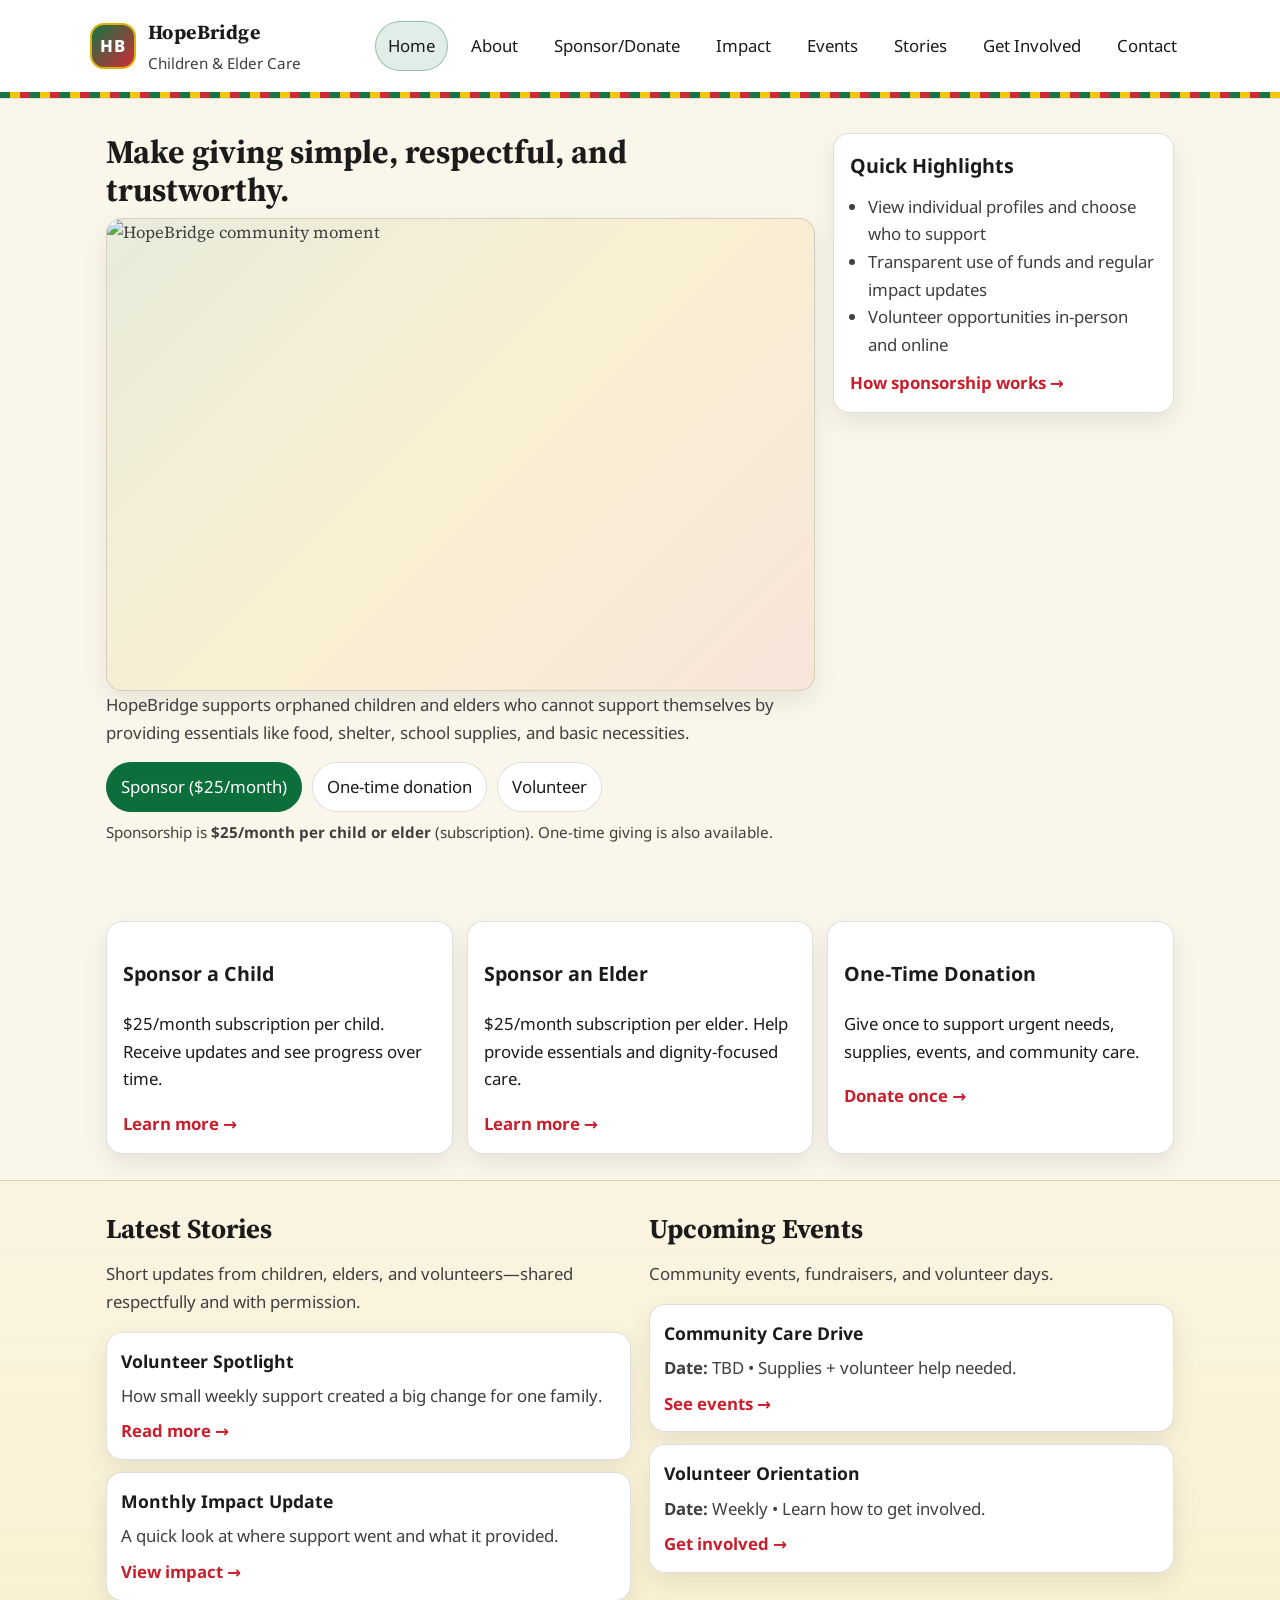
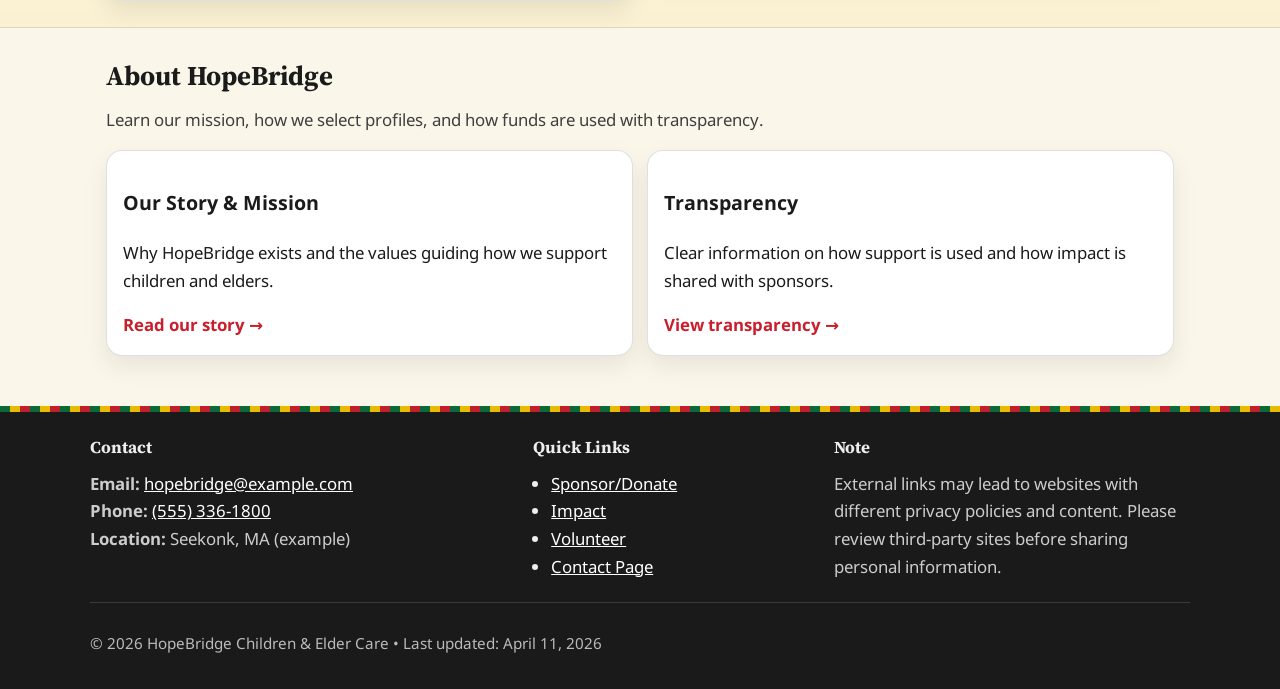
==== commit 3c457e66: "add js link to add burger functinality" ====
--- a/index.html
+++ b/index.html
@@ -44,7 +44,7 @@
     </header>
 
     <main id="main">
-        <!-- HERO (keep it light like a magazine cover) -->
+        <!-- HERO -->
         <section class="hero">
             <div class="wrap hero-inner">
                 <div class="hero-copy">
@@ -79,7 +79,7 @@
             </div>
         </section>
 
-        <!-- QUICK LINKS (short, scannable) -->
+        <!-- QUICK LINKS -->
         <section class="section">
             <div class="wrap">
                 <div class="grid">
@@ -147,7 +147,7 @@
             </div>
         </section>
 
-        <!-- ABOUT / TRANSPARENCY SHORT TEASER -->
+        <!-- ABOUT / TRANSPARENCY TEASER -->
         <section class="section">
             <div class="wrap">
                 <h2 class="section-title">About HopeBridge</h2>
@@ -210,7 +210,8 @@
         </script>
     </footer>
 
-    <script src="js/script.js"></script>
+    <script src="js/main.js"></script>
+
 </body>
 
 </html>
--- a/css/styles.css
+++ b/css/styles.css
@@ -1,56 +1,33 @@
-/* HopeBridge – Improved Interactive + Fully Responsive CSS */
-
-@import url("https://fonts.googleapis.com/css2?family=Noto+Sans+Ethiopic:wght@400;600;700&family=Source+Serif+4:opsz,wght@8..60,400;8..60,600;8..60,700&display=swap");
-
-/* ===========================
-   CSS CUSTOM PROPERTIES
-=========================== */
-
+/* HopeBridge - Ethiopian-inspired theme (clean + accessible) */
+
+@import url("https://fonts.googleapis.com/css2?family=Noto+Sans+Ethiopic:wght@400;600;700&family=Source+Serif+4:opsz,wght@8..60,400;8..60,600&display=swap");
 :root {
     --bg: #fbf6ea;
     --surface: #ffffff;
-    --surface-2: #f5f0e4;
     --ink: #1b1b1b;
-    --muted: #4a4a4a;
-    --border: rgba(0, 0, 0, 0.10);
-    --border-strong: rgba(0, 0, 0, 0.18);
-    --shadow-sm: 0 2px 8px rgba(0, 0, 0, 0.07);
-    --shadow: 0 8px 28px rgba(0, 0, 0, 0.10);
-    --shadow-lg: 0 20px 48px rgba(0, 0, 0, 0.14);
+    --muted: #3f3f3f;
+    --border: rgba(0, 0, 0, 0.12);
+    --border-strong: rgba(0, 0, 0, 0.25);
+    --shadow: 0 10px 25px rgba(0, 0, 0, 0.08);
+    --shadow-lift: 0 14px 32px rgba(0, 0, 0, 0.12);
     --radius: 16px;
     --radius-sm: 8px;
-    --radius-lg: 24px;
     --max: 1100px;
-    /* Ethiopian colors */
+    --transition: 0.25s ease;
     --green: #0b6e3b;
-    --green-light: rgba(11, 110, 59, 0.08);
-    --green-mid: rgba(11, 110, 59, 0.18);
-    --gold: #e6b800;
-    --gold-light: rgba(230, 184, 0, 0.12);
+    --gold: #f2c300;
     --red: #c91f2d;
-    --red-light: rgba(201, 31, 45, 0.08);
     --brand: var(--green);
     --accent: var(--red);
-    --tibeb: repeating-linear-gradient( 90deg, rgba(11, 110, 59, 0.95) 0 10px, rgba(230, 184, 0, 0.95) 10px 20px, rgba(201, 31, 45, 0.95) 20px 30px);
-    /* Transitions */
-    --ease: cubic-bezier(0.4, 0, 0.2, 1);
-    --transition: 0.22s var(--ease);
-}
-
-
-/* ===========================
-   RESET + BASE
-=========================== */
-
-*,
-*::before,
-*::after {
+    --tibeb: repeating-linear-gradient(90deg, rgba(11, 110, 59, 0.95) 0 10px, rgba(242, 195, 0, 0.95) 10px 20px, rgba(201, 31, 45, 0.95) 20px 30px);
+}
+
+* {
     box-sizing: border-box;
 }
 
 html {
     scroll-behavior: smooth;
-    font-size: 16px;
 }
 
 body {
@@ -58,36 +35,15 @@
     background: var(--bg);
     color: var(--ink);
     font-family: "Noto Sans Ethiopic", system-ui, -apple-system, Segoe UI, Roboto, Arial, sans-serif;
-    font-size: 1rem;
-    line-height: 1.7;
-    -webkit-font-smoothing: antialiased;
-}
-
-img {
-    max-width: 100%;
-    height: auto;
-    display: block;
-}
-
-a {
-    color: inherit;
-}
-
-
-/* ===========================
-   LAYOUT
-=========================== */
+    font-size: 1.05rem;
+    line-height: 1.65;
+}
 
 .wrap {
     max-width: var(--max);
     margin: 0 auto;
-    padding: 0 20px;
-}
-
-
-/* ===========================
-   SKIP LINK
-=========================== */
+    padding: 0 16px;
+}
 
 .skip-link {
     position: absolute;
@@ -95,157 +51,72 @@
     top: 12px;
     background: #000;
     color: #fff;
-    padding: 10px 14px;
+    padding: 10px 12px;
     border-radius: 12px;
-    text-decoration: none;
-    z-index: 9999;
-    font-size: 0.9rem;
+    text-decoration: underline;
 }
 
 .skip-link:focus {
     left: 12px;
 }
-
-
-/* ===========================
-   HEADER
-=========================== */
 
 .site-header {
     background: var(--surface);
     border-bottom: 1px solid var(--border);
-    position: sticky;
-    top: 0;
-    z-index: 200;
-    transition: box-shadow var(--transition);
-}
-
-.site-header.scrolled {
-    box-shadow: var(--shadow);
+    position: relative;
 }
 
 .site-header::after {
     content: "";
     display: block;
-    height: 4px;
+    height: 6px;
     background: var(--tibeb);
 }
 
 .header-inner {
     display: flex;
+    gap: 18px;
     align-items: center;
     justify-content: space-between;
-    padding: 14px 0;
-    gap: 16px;
-}
-
-
-/* Brand */
+    padding: 16px 0;
+    flex-wrap: wrap;
+}
 
 .brand {
     display: flex;
     align-items: center;
     gap: 12px;
-    text-decoration: none;
-    flex-shrink: 0;
 }
 
 .logo {
-    width: 44px;
-    height: 44px;
-    border-radius: 12px;
-    background: linear-gradient(135deg, var(--green), var(--red));
+    width: 46px;
+    height: 46px;
+    border-radius: 14px;
+    background: linear-gradient(135deg, rgba(11, 110, 59, 0.95), rgba(201, 31, 45, 0.95));
     color: #fff;
     display: grid;
     place-items: center;
     font-weight: 800;
-    font-size: 0.85rem;
     letter-spacing: 0.06em;
-    border: 2px solid rgba(230, 184, 0, 0.8);
+    border: 2px solid rgba(242, 195, 0, 0.85);
     flex-shrink: 0;
 }
 
 .site-title {
     margin: 0;
-    font-size: 1.2rem;
+    font-size: 1.25rem;
     letter-spacing: 0.02em;
     font-family: "Source Serif 4", Georgia, serif;
-    color: var(--ink);
 }
 
 .site-subtitle {
-    margin: 0;
-    font-size: 0.8rem;
-    color: var(--muted);
-    line-height: 1.2;
-}
-
-
-/* Nav */
-
-.site-nav {
-    flex: 1;
-    display: flex;
-    justify-content: flex-end;
-}
-
-.site-nav ul {
-    list-style: none;
-    margin: 0;
-    padding: 0;
-    display: flex;
-    gap: 2px;
-    align-items: center;
-    flex-wrap: nowrap;
-}
-
-.site-nav a {
-    display: inline-block;
-    padding: 8px 11px;
-    border-radius: 999px;
-    text-decoration: none;
-    color: var(--ink);
-    font-size: 0.88rem;
-    border: 1px solid transparent;
-    transition: background var(--transition), border-color var(--transition), color var(--transition);
-    white-space: nowrap;
-}
-
-.site-nav a:hover {
-    border-color: var(--border-strong);
-    background: var(--green-light);
-}
-
-.site-nav a[aria-current="page"] {
-    border-color: rgba(11, 110, 59, 0.35);
-    background: var(--green-mid);
-    color: var(--green);
-    font-weight: 600;
-}
-
-
-/* Donate button in header */
-
-.header-donate {
-    display: inline-block;
-    padding: 9px 18px;
-    background: var(--green);
-    color: #fff;
-    text-decoration: none;
-    border-radius: 999px;
-    font-size: 0.88rem;
-    font-weight: 600;
-    flex-shrink: 0;
-    transition: filter var(--transition), transform var(--transition);
-}
-
-.header-donate:hover {
-    filter: brightness(0.92);
-    transform: translateY(-1px);
-}
-
-
-/* Burger */
+    margin: 2px 0 0;
+    color: var(--muted);
+    font-size: 0.95rem;
+}
+
+
+/* Burger button */
 
 .burger {
     display: none;
@@ -281,229 +152,223 @@
     transform: translateY(-7px) rotate(-45deg);
 }
 
-
-/* ===========================
-   SECTIONS
-=========================== */
+.site-nav ul {
+    list-style: none;
+    margin: 0;
+    padding: 0;
+    display: flex;
+    gap: 10px;
+    flex-wrap: wrap;
+}
+
+.site-nav a {
+    display: inline-block;
+    padding: 10px 12px;
+    border-radius: 999px;
+    text-decoration: none;
+    color: var(--ink);
+    border: 1px solid transparent;
+}
+
+.site-nav a:hover {
+    border-color: var(--border);
+    background: rgba(11, 110, 59, 0.06);
+}
+
+.site-nav a[aria-current="page"] {
+    border-color: rgba(11, 110, 59, 0.35);
+    background: rgba(11, 110, 59, 0.12);
+}
 
 .section {
-    padding: 52px 0;
-}
-
-.section.compact {
-    padding: 32px 0;
+    padding: 26px 0;
 }
 
 .section.alt {
-    background: linear-gradient(180deg, rgba(230, 184, 0, 0.07) 0%, rgba(230, 184, 0, 0.03) 100%);
+    background: linear-gradient(0deg, rgba(242, 195, 0, 0.10), rgba(242, 195, 0, 0.04));
     border-top: 1px solid var(--border);
     border-bottom: 1px solid var(--border);
 }
 
 .section-title {
+    margin: 0 0 8px;
+    font-size: 1.7rem;
+    font-family: "Source Serif 4", Georgia, serif;
+}
+
+.section-lead {
+    margin: 0 0 16px;
+    color: var(--muted);
+}
+
+.hero {
+    padding: 34px 0;
+}
+
+.hero-inner {
+    display: grid;
+    grid-template-columns: 1.35fr 0.65fr;
+    gap: 18px;
+    align-items: start;
+}
+
+.hero-copy h2 {
     margin: 0 0 10px;
-    font-size: clamp(1.5rem, 3vw, 1.9rem);
+    font-size: 2.05rem;
+    line-height: 1.15;
     font-family: "Source Serif 4", Georgia, serif;
-    font-weight: 600;
-    line-height: 1.2;
-}
-
-.section-lead {
-    margin: 0 0 24px;
-    color: var(--muted);
-    font-size: 1.05rem;
-    max-width: 680px;
-}
-
-
-/* ===========================
-   HERO
-=========================== */
-
-.hero {
-    padding: 60px 0 52px;
-}
-
-.hero-inner {
-    display: grid;
-    grid-template-columns: 1.3fr 0.7fr;
-    gap: 32px;
-    align-items: start;
-}
-
-.hero-copy h2 {
+}
+
+.hero-copy p {
     margin: 0 0 16px;
-    font-size: clamp(1.8rem, 4vw, 2.4rem);
-    line-height: 1.18;
-    font-family: "Source Serif 4", Georgia, serif;
-    font-weight: 700;
-}
-
-.hero-copy p {
-    margin: 0 0 24px;
-    color: var(--muted);
-    font-size: 1.08rem;
-}
-
-
-/* ===========================
-   CARDS
-=========================== */
+    color: var(--muted);
+}
+
+.fineprint {
+    font-size: 0.95rem;
+    color: var(--muted);
+}
+
+
+/* Cards with hover lift */
 
 .card,
-.hero-card {
-    background: var(--surface);
-    border: 1px solid var(--border);
-    border-radius: var(--radius);
-    padding: 24px;
-    box-shadow: var(--shadow-sm);
-    transition: box-shadow var(--transition), transform var(--transition);
-}
-
-.card:hover {
-    box-shadow: var(--shadow);
-    transform: translateY(-2px);
-}
-
-.hero-card {
-    padding: 24px;
-}
-
-.hero-card h3 {
-    margin: 0 0 14px;
-    font-size: 1.1rem;
-}
-
+.hero-card,
 .mini {
     background: var(--surface);
     border: 1px solid var(--border);
     border-radius: var(--radius);
-    padding: 20px;
-    transition: box-shadow var(--transition), transform var(--transition);
-}
-
+    box-shadow: var(--shadow);
+    transition: transform var(--transition), box-shadow var(--transition);
+}
+
+.card,
+.hero-card {
+    padding: 16px;
+}
+
+.mini {
+    padding: 14px;
+}
+
+.card:hover,
 .mini:hover {
-    box-shadow: var(--shadow-sm);
-    transform: translateY(-1px);
+    transform: translateY(-4px);
+    box-shadow: var(--shadow-lift);
+}
+
+.hero-card h3 {
+    margin: 0 0 10px;
 }
 
 .mini h3 {
+    margin: 0 0 6px;
+    font-size: 1.1rem;
+}
+
+.mini p {
     margin: 0 0 8px;
+    color: var(--muted);
+}
+
+
+/* Photo frame with hover zoom */
+
+.photo-figure {
+    margin: 0;
+}
+
+.photo-frame {
+    width: 100%;
+    aspect-ratio: 3 / 2;
+    border-radius: var(--radius);
+    overflow: hidden;
+    border: 1px solid var(--border);
+    box-shadow: var(--shadow);
+    background: linear-gradient(135deg, rgba(11, 110, 59, 0.08), rgba(242, 195, 0, 0.10), rgba(201, 31, 45, 0.08));
+    display: grid;
+    place-items: center;
+    color: var(--muted);
+    font-family: "Source Serif 4", Georgia, serif;
     font-size: 1.05rem;
 }
 
-.mini p {
+.photo-frame img {
+    width: 100%;
+    height: 100%;
+    object-fit: cover;
+    display: block;
+    transition: transform 0.5s ease;
+}
+
+.photo-frame:hover img {
+    transform: scale(1.06);
+}
+
+.photo-figure figcaption {
+    margin-top: 8px;
+    color: var(--muted);
+    font-size: 0.95rem;
+    text-align: center;
+}
+
+.photo-frame.portrait {
+    aspect-ratio: 2 / 3;
+    max-width: 420px;
+    margin: 0 auto;
+}
+
+.checklist {
     margin: 0 0 10px;
-    color: var(--muted);
-    font-size: 0.95rem;
-}
-
-
-/* ===========================
-   HERO IMAGE
-=========================== */
-
-.hero-image {
-    width: 100%;
-    height: 280px;
-    object-fit: cover;
-    border-radius: var(--radius);
-    border: 1px solid var(--border);
-}
-
-
-/* ===========================
-   BUTTONS
-=========================== */
+    padding-left: 18px;
+    color: var(--muted);
+}
 
 .cta-row {
     display: flex;
     gap: 10px;
     flex-wrap: wrap;
-    margin-bottom: 12px;
-    align-items: center;
+    margin-bottom: 8px;
 }
 
 .btn {
-    display: inline-flex;
-    align-items: center;
-    justify-content: center;
-    gap: 6px;
+    display: inline-block;
     text-decoration: none;
-    padding: 11px 20px;
+    padding: 10px 14px;
     border-radius: 999px;
-    border: 1px solid var(--border-strong);
+    border: 1px solid var(--border);
     color: var(--ink);
     background: var(--surface);
-    font-size: 0.93rem;
-    font-weight: 500;
-    cursor: pointer;
-    transition: background var(--transition), transform var(--transition), box-shadow var(--transition), border-color var(--transition);
-    white-space: nowrap;
+    transition: background var(--transition), filter var(--transition);
+}
+
+.btn.primary {
+    background: var(--brand);
+    border-color: var(--brand);
+    color: #fff;
+}
+
+.btn.primary:hover {
+    filter: brightness(0.96);
 }
 
 .btn:hover {
-    background: var(--green-light);
-    border-color: rgba(11, 110, 59, 0.3);
-    transform: translateY(-1px);
-    box-shadow: var(--shadow-sm);
-}
-
-.btn:active {
-    transform: translateY(0);
-}
-
-.btn.primary {
-    background: var(--green);
-    border-color: var(--green);
-    color: #fff;
-}
-
-.btn.primary:hover {
-    filter: brightness(0.92);
-    background: var(--green);
-    border-color: var(--green);
-}
-
-.btn.danger {
-    background: var(--red);
-    border-color: var(--red);
-    color: #fff;
-}
-
-.btn.outline-gold {
-    border-color: var(--gold);
-    color: #5c4800;
-}
-
-.btn.outline-gold:hover {
-    background: var(--gold-light);
-}
-
-
-/* ===========================
-   LINKS
-=========================== */
+    background: rgba(11, 110, 59, 0.06);
+}
 
 .text-link {
     color: var(--accent);
     text-decoration: none;
-    font-weight: 600;
-    transition: text-decoration var(--transition);
+    font-weight: 700;
 }
 
 .text-link:hover {
     text-decoration: underline;
 }
 
-
-/* ===========================
-   GRIDS
-=========================== */
-
 .grid {
     display: grid;
-    gap: 16px;
+    gap: 14px;
     grid-template-columns: repeat(3, 1fr);
 }
 
@@ -511,13 +376,9 @@
     grid-template-columns: repeat(2, 1fr);
 }
 
-.grid.four {
-    grid-template-columns: repeat(4, 1fr);
-}
-
 .split {
     display: grid;
-    gap: 32px;
+    gap: 18px;
     grid-template-columns: 1fr 1fr;
 }
 
@@ -526,806 +387,140 @@
     gap: 12px;
 }
 
-
-/* ===========================
-   CHECKLIST
-=========================== */
-
-.checklist {
-    margin: 0 0 12px;
-    padding: 0;
-    list-style: none;
-    color: var(--muted);
-}
-
-.checklist li {
-    padding: 5px 0 5px 24px;
+.site-footer {
+    margin-top: 24px;
+    background: #1a1a1a;
+    color: rgba(255, 255, 255, 0.92);
     position: relative;
-    font-size: 0.95rem;
-}
-
-.checklist li::before {
-    content: "";
-    position: absolute;
-    left: 0;
-    top: 10px;
-    width: 14px;
-    height: 14px;
-    border-radius: 50%;
-    background: var(--green);
-    background-image: url("data:image/svg+xml,%3Csvg xmlns='http://www.w3.org/2000/svg' viewBox='0 0 12 12'%3E%3Cpath d='M2 6l3 3 5-5' stroke='white' stroke-width='1.8' fill='none' stroke-linecap='round' stroke-linejoin='round'/%3E%3C/svg%3E");
-    background-size: 10px;
-    background-repeat: no-repeat;
-    background-position: center;
-}
-
-
-/* ===========================
-   FINEPRINT
-=========================== */
-
-.fineprint {
-    font-size: 0.88rem;
-    color: var(--muted);
-    line-height: 1.5;
-}
-
-
-/* ===========================
-   STAT COUNTERS
-=========================== */
-
-.stats-row {
-    display: grid;
-    grid-template-columns: repeat(3, 1fr);
-    gap: 16px;
-    margin: 32px 0;
-}
-
-.stat-card {
-    background: var(--surface);
-    border: 1px solid var(--border);
-    border-radius: var(--radius);
-    padding: 24px 20px;
-    text-align: center;
-    box-shadow: var(--shadow-sm);
-}
-
-.stat-card .stat-num {
-    font-size: 2.2rem;
-    font-weight: 700;
-    font-family: "Source Serif 4", Georgia, serif;
-    color: var(--green);
-    display: block;
-    line-height: 1;
-    margin-bottom: 6px;
-}
-
-.stat-card .stat-label {
-    font-size: 0.88rem;
-    color: var(--muted);
-}
-
-
-/* ===========================
-   ACCORDION (FAQ)
-=========================== */
-
-.accordion {
-    display: grid;
-    gap: 8px;
-}
-
-.accordion-item {
-    background: var(--surface);
-    border: 1px solid var(--border);
-    border-radius: var(--radius-sm);
-    overflow: hidden;
-    transition: box-shadow var(--transition);
-}
-
-.accordion-item.open {
-    box-shadow: var(--shadow-sm);
-}
-
-.accordion-trigger {
-    width: 100%;
-    display: flex;
-    align-items: center;
-    justify-content: space-between;
-    gap: 12px;
-    padding: 18px 20px;
-    background: none;
-    border: none;
-    cursor: pointer;
-    text-align: left;
-    font-size: 0.98rem;
-    font-weight: 600;
-    color: var(--ink);
-    font-family: inherit;
-    transition: background var(--transition);
-}
-
-.accordion-trigger:hover {
-    background: var(--green-light);
-}
-
-.accordion-icon {
-    width: 22px;
-    height: 22px;
-    border-radius: 50%;
-    background: var(--green-light);
-    display: flex;
-    align-items: center;
-    justify-content: center;
-    flex-shrink: 0;
-    transition: transform var(--transition), background var(--transition);
-}
-
-.accordion-icon svg {
-    width: 12px;
-    height: 12px;
-    transition: transform var(--transition);
-}
-
-.accordion-item.open .accordion-icon {
-    background: var(--green);
-    transform: rotate(180deg);
-}
-
-.accordion-item.open .accordion-icon svg path {
-    stroke: #fff;
-}
-
-.accordion-body {
-    max-height: 0;
-    overflow: hidden;
-    transition: max-height 0.35s var(--ease);
-}
-
-.accordion-item.open .accordion-body {
-    max-height: 300px;
-}
-
-.accordion-body-inner {
-    padding: 0 20px 18px;
-    color: var(--muted);
-    font-size: 0.95rem;
-    line-height: 1.65;
-}
-
-
-/* ===========================
-   AMOUNT SELECTOR
-=========================== */
-
-.amount-grid {
-    display: grid;
-    grid-template-columns: repeat(4, 1fr);
-    gap: 10px;
-    margin: 16px 0;
-}
-
-.amount-btn {
-    padding: 14px 10px;
-    border: 1.5px solid var(--border-strong);
-    border-radius: var(--radius-sm);
-    background: var(--surface);
-    cursor: pointer;
-    text-align: center;
-    font-family: inherit;
-    font-size: 0.98rem;
-    font-weight: 600;
-    color: var(--ink);
-    transition: all var(--transition);
-}
-
-.amount-btn:hover {
-    border-color: var(--green);
-    background: var(--green-light);
-    color: var(--green);
-}
-
-.amount-btn.selected {
-    border-color: var(--green);
-    background: var(--green);
-    color: #fff;
-}
-
-.amount-btn .amount-sub {
-    display: block;
-    font-size: 0.72rem;
-    font-weight: 400;
-    margin-top: 3px;
-    opacity: 0.8;
-}
-
-.custom-amount-row {
-    display: flex;
-    gap: 10px;
-    align-items: center;
-    margin-bottom: 16px;
-}
-
-.custom-amount-row label {
-    font-size: 0.9rem;
-    color: var(--muted);
-    white-space: nowrap;
-}
-
-.custom-amount-input {
-    flex: 1;
-    padding: 10px 14px;
-    border: 1.5px solid var(--border-strong);
-    border-radius: var(--radius-sm);
-    font-family: inherit;
-    font-size: 0.95rem;
-    color: var(--ink);
-    background: var(--surface);
-    transition: border-color var(--transition);
-    max-width: 160px;
-}
-
-.custom-amount-input:focus {
-    outline: none;
-    border-color: var(--green);
-}
-
-
-/* ===========================
-   FORM ELEMENTS
-=========================== */
-
-input[type="text"],
-input[type="email"],
-input[type="tel"],
-select,
-textarea {
-    width: 100%;
-    padding: 12px 16px;
-    border: 1.5px solid var(--border-strong);
-    border-radius: var(--radius-sm);
-    background: var(--surface);
-    color: var(--ink);
-    font-family: inherit;
-    font-size: 0.95rem;
-    transition: border-color var(--transition), box-shadow var(--transition);
-    appearance: none;
-}
-
-input:focus,
-select:focus,
-textarea:focus {
-    outline: none;
-    border-color: var(--green);
-    box-shadow: 0 0 0 3px rgba(11, 110, 59, 0.12);
-}
-
-textarea {
-    resize: vertical;
-    min-height: 120px;
-}
-
-.form-group {
-    margin-bottom: 18px;
-}
-
-.form-group label {
-    display: block;
-    margin-bottom: 6px;
-    font-size: 0.9rem;
-    font-weight: 600;
-    color: var(--ink);
-}
-
-.form-success {
-    display: none;
-    background: rgba(11, 110, 59, 0.08);
-    border: 1px solid rgba(11, 110, 59, 0.25);
-    border-radius: var(--radius-sm);
-    padding: 16px 20px;
-    color: var(--green);
-    font-weight: 600;
-    font-size: 0.95rem;
-    margin-top: 12px;
-}
-
-.form-success.visible {
-    display: block;
-}
-
-
-/* ===========================
-   PROGRESS BAR
-=========================== */
-
-.progress-wrap {
-    background: var(--surface-2);
-    border-radius: 999px;
-    height: 10px;
-    overflow: hidden;
-    margin: 10px 0 6px;
-}
-
-.progress-bar {
-    height: 100%;
-    border-radius: 999px;
-    background: linear-gradient(90deg, var(--green), #14a85a);
-    transition: width 1.2s var(--ease);
-}
-
-.progress-label {
-    display: flex;
-    justify-content: space-between;
-    font-size: 0.82rem;
-    color: var(--muted);
-}
-
-
-/* ===========================
-   TOAST / NOTIFICATION
-=========================== */
-
-.toast {
-    position: fixed;
-    bottom: 24px;
-    right: 24px;
-    background: var(--ink);
-    color: #fff;
-    padding: 14px 20px;
-    border-radius: var(--radius-sm);
-    font-size: 0.9rem;
-    box-shadow: var(--shadow-lg);
-    transform: translateY(80px);
-    opacity: 0;
-    transition: transform 0.3s var(--ease), opacity 0.3s var(--ease);
-    z-index: 999;
-    max-width: 320px;
-}
-
-.toast.show {
-    transform: translateY(0);
-    opacity: 1;
-}
-
-.toast.success {
-    background: var(--green);
-}
-
-
-/* ===========================
-   STORY FILTER TABS
-=========================== */
-
-.filter-tabs {
-    display: flex;
-    gap: 8px;
-    flex-wrap: wrap;
-    margin-bottom: 24px;
-}
-
-.filter-tab {
-    padding: 8px 18px;
-    border: 1px solid var(--border-strong);
-    border-radius: 999px;
-    background: var(--surface);
-    cursor: pointer;
-    font-size: 0.88rem;
-    font-weight: 500;
-    font-family: inherit;
-    color: var(--muted);
-    transition: all var(--transition);
-}
-
-.filter-tab:hover {
-    border-color: var(--green);
-    color: var(--green);
-    background: var(--green-light);
-}
-
-.filter-tab.active {
-    background: var(--green);
-    border-color: var(--green);
-    color: #fff;
-}
-
-
-/* Story card hidden state */
-
-.story-card {
-    transition: opacity 0.25s, transform 0.25s;
-}
-
-.story-card.hidden {
-    display: none;
-}
-
-
-/* ===========================
-   EVENT COUNTDOWN
-=========================== */
-
-.countdown-wrap {
-    display: flex;
-    gap: 12px;
-    margin: 14px 0;
-}
-
-.countdown-unit {
-    text-align: center;
-    background: var(--green-light);
-    border-radius: var(--radius-sm);
-    padding: 10px 14px;
-    min-width: 56px;
-}
-
-.countdown-num {
-    display: block;
-    font-size: 1.5rem;
-    font-weight: 700;
-    color: var(--green);
-    line-height: 1;
-    font-family: "Source Serif 4", Georgia, serif;
-}
-
-.countdown-lbl {
-    font-size: 0.72rem;
-    color: var(--muted);
-    margin-top: 4px;
-    display: block;
-}
-
-
-/* ===========================
-   BACK TO TOP
-=========================== */
-
-.back-to-top {
-    position: fixed;
-    bottom: 24px;
-    right: 24px;
-    width: 44px;
-    height: 44px;
-    border-radius: 50%;
-    background: var(--green);
-    color: #fff;
-    border: none;
-    cursor: pointer;
-    display: flex;
-    align-items: center;
-    justify-content: center;
-    box-shadow: var(--shadow);
-    opacity: 0;
-    pointer-events: none;
-    transform: translateY(12px);
-    transition: opacity var(--transition), transform var(--transition);
-    z-index: 100;
-}
-
-.back-to-top.visible {
-    opacity: 1;
-    pointer-events: auto;
-    transform: translateY(0);
-}
-
-.back-to-top:hover {
-    filter: brightness(0.9);
-}
-
-
-/* ===========================
-   FOOTER
-=========================== */
-
-.site-footer {
-    margin-top: 60px;
-    background: #1a1a1a;
-    color: rgba(255, 255, 255, 0.9);
 }
 
 .site-footer::before {
     content: "";
     display: block;
-    height: 4px;
+    height: 6px;
     background: var(--tibeb);
 }
 
 .footer-inner {
-    padding: 40px 0 28px;
-    display: grid;
-    gap: 32px;
-    grid-template-columns: 1.3fr 0.8fr 1fr;
+    padding: 22px 0;
+    display: grid;
+    gap: 16px;
+    grid-template-columns: 1.2fr 0.8fr 1fr;
 }
 
 .footer-title {
-    margin: 0 0 12px;
-    font-size: 1rem;
+    margin: 0 0 8px;
+    font-size: 1.05rem;
     font-family: "Source Serif 4", Georgia, serif;
-    color: #fff;
 }
 
 .footer-text {
     margin: 0;
-    color: rgba(255, 255, 255, 0.7);
-    font-size: 0.92rem;
-    line-height: 1.7;
+    color: rgba(255, 255, 255, 0.78);
 }
 
 .footer-links {
     margin: 0;
-    padding: 0;
-    list-style: none;
-}
-
-.footer-links li {
-    margin-bottom: 8px;
+    padding-left: 18px;
 }
 
 .site-footer a {
-    color: rgba(255, 255, 255, 0.8);
-    text-decoration: none;
-    font-size: 0.92rem;
-    transition: color var(--transition);
-}
-
-.site-footer a:hover {
-    color: #fff;
-    text-decoration: underline;
+    color: #ffffff;
 }
 
 .footer-bottom {
-    border-top: 1px solid rgba(255, 255, 255, 0.12);
-    padding: 18px 0 24px;
-    color: rgba(255, 255, 255, 0.5);
-    font-size: 0.85rem;
-    display: flex;
-    align-items: center;
-    justify-content: space-between;
-    flex-wrap: wrap;
-    gap: 8px;
-}
-
-
-/* ===========================
-   ANIMATE ON SCROLL
-=========================== */
-
-.anim-fade {
-    opacity: 0;
-    transform: translateY(20px);
-    transition: opacity 0.55s var(--ease), transform 0.55s var(--ease);
-}
-
-.anim-fade.visible {
-    opacity: 1;
-    transform: translateY(0);
-}
-
-
-/* Stagger children */
-
-.anim-stagger>* {
-    opacity: 0;
-    transform: translateY(16px);
-    transition: opacity 0.45s var(--ease), transform 0.45s var(--ease);
-}
-
-.anim-stagger.visible>*:nth-child(1) {
-    opacity: 1;
-    transform: translateY(0);
-    transition-delay: 0s;
-}
-
-.anim-stagger.visible>*:nth-child(2) {
-    opacity: 1;
-    transform: translateY(0);
-    transition-delay: 0.08s;
-}
-
-.anim-stagger.visible>*:nth-child(3) {
-    opacity: 1;
-    transform: translateY(0);
-    transition-delay: 0.16s;
-}
-
-.anim-stagger.visible>*:nth-child(4) {
-    opacity: 1;
-    transform: translateY(0);
-    transition-delay: 0.22s;
-}
-
-.anim-stagger.visible>*:nth-child(5) {
-    opacity: 1;
-    transform: translateY(0);
-    transition-delay: 0.28s;
-}
-
-.anim-stagger.visible>*:nth-child(6) {
-    opacity: 1;
-    transform: translateY(0);
-    transition-delay: 0.34s;
-}
-
-
-/* ===========================
-   RESPONSIVE — TABLET (≤900px)
-=========================== */
+    border-top: 1px solid rgba(255, 255, 255, 0.14);
+    padding: 12px 0 18px;
+    color: rgba(255, 255, 255, 0.70);
+    font-size: 0.95rem;
+}
+
+
+/* Tablet */
 
 @media (max-width: 900px) {
-    .hero-inner {
+    .hero-inner,
+    .grid,
+    .grid.two,
+    .split,
+    .footer-inner {
         grid-template-columns: 1fr;
     }
-    .grid {
-        grid-template-columns: repeat(2, 1fr);
-    }
-    .grid.four {
-        grid-template-columns: repeat(2, 1fr);
-    }
-    .split {
-        grid-template-columns: 1fr;
-        gap: 24px;
-    }
-    .footer-inner {
-        grid-template-columns: 1fr 1fr;
-    }
-    .stats-row {
-        grid-template-columns: repeat(3, 1fr);
-    }
-    .amount-grid {
-        grid-template-columns: repeat(2, 1fr);
-    }
-}
-
-
-/* ===========================
-   RESPONSIVE — MOBILE (≤768px)
-=========================== */
+}
+
+
+/* Mobile - burger menu */
 
 @media (max-width: 768px) {
-    /* Show burger, hide nav */
     .burger {
         display: flex;
     }
     .site-nav {
         display: none;
         position: absolute;
-        top: calc(100% + 4px);
-        left: 0;
-        right: 0;
-        background: var(--surface);
-        border-bottom: 3px solid transparent;
-        border-image: var(--tibeb) 1;
-        box-shadow: var(--shadow);
-        z-index: 300;
-        padding: 8px 0 16px;
-    }
-    .site-nav.open {
+        top: 100%;
+        right: 16px;
+        width: 240px;
+        background: #ffffff;
+        border-radius: 14px;
+        box-shadow: 0 12px 30px rgba(0, 0, 0, 0.15);
+        padding: 8px 0;
+        z-index: 1000;
+    }
+    .site-nav.active {
         display: block;
     }
     .site-nav ul {
         flex-direction: column;
         gap: 0;
-        padding: 0 16px;
     }
     .site-nav li {
-        border-bottom: 1px solid var(--border);
+        border-bottom: 1px solid #eee;
     }
     .site-nav li:last-child {
         border-bottom: none;
     }
     .site-nav a {
         display: block;
-        padding: 13px 8px;
-        border-radius: 0;
-        font-size: 0.98rem;
-        border: none;
+        padding: 12px 18px;
+        font-weight: 500;
     }
     .site-nav a:hover {
-        background: var(--green-light);
-        border-radius: var(--radius-sm);
-    }
-    .grid {
-        grid-template-columns: 1fr;
-    }
-    .grid.two {
-        grid-template-columns: 1fr;
-    }
-    .grid.four {
-        grid-template-columns: repeat(2, 1fr);
-    }
-    .footer-inner {
-        grid-template-columns: 1fr;
-        gap: 24px;
-    }
-    .stats-row {
-        grid-template-columns: 1fr 1fr;
-        gap: 10px;
-    }
-    .amount-grid {
-        grid-template-columns: repeat(2, 1fr);
-    }
-    .hero {
-        padding: 36px 0 32px;
-    }
-    .hero-copy h2 {
-        font-size: 1.7rem;
-    }
-    .section {
-        padding: 36px 0;
-    }
-    .section-title {
-        font-size: 1.4rem;
-    }
-    .cta-row {
-        gap: 8px;
-    }
-    .btn {
-        padding: 10px 16px;
-        font-size: 0.88rem;
-    }
-    .footer-bottom {
-        flex-direction: column;
-        align-items: flex-start;
-    }
-    .header-donate {
-        display: none;
-    }
-    .countdown-wrap {
-        gap: 8px;
-    }
-    .countdown-unit {
-        min-width: 46px;
-        padding: 8px 10px;
-    }
-}
-
-
-/* ===========================
-   RESPONSIVE — SMALL PHONE (≤480px)
-=========================== */
-
-@media (max-width: 480px) {
-    .wrap {
-        padding: 0 14px;
-    }
-    .hero-copy h2 {
-        font-size: 1.45rem;
-    }
-    .stats-row {
-        grid-template-columns: 1fr;
-    }
-    .grid.four {
-        grid-template-columns: 1fr 1fr;
-    }
-    .hero-image {
-        height: 200px;
-    }
+        background: rgba(11, 110, 59, 0.08);
+    }
+}
+
+
+/* Small phones */
+
+@media (max-width: 600px) {
+    .photo-frame {
+        aspect-ratio: 4 / 3;
+        border-radius: 12px;
+    }
+    .photo-frame.portrait {
+        aspect-ratio: 3 / 4;
+        max-width: 280px;
+    }
+}
+
+
+/* Reduced motion */
+
+@media (prefers-reduced-motion: reduce) {
+    .photo-frame img,
     .card,
-    .hero-card {
-        padding: 18px;
-    }
-    .site-title {
-        font-size: 1rem;
-    }
-    .logo {
-        width: 38px;
-        height: 38px;
-    }
-    .amount-grid {
-        grid-template-columns: repeat(2, 1fr);
-    }
-    .custom-amount-row {
-        flex-direction: column;
-        align-items: flex-start;
-    }
-    .custom-amount-input {
-        max-width: 100%;
-    }
-    .filter-tabs {
-        gap: 6px;
-    }
-    .filter-tab {
-        padding: 7px 13px;
-        font-size: 0.82rem;
+    .mini,
+    .btn,
+    .burger-bar {
+        transition: none;
+    }
+    .photo-frame:hover img,
+    .card:hover,
+    .mini:hover {
+        transform: none;
+    }
+    html {
+        scroll-behavior: auto;
     }
 }
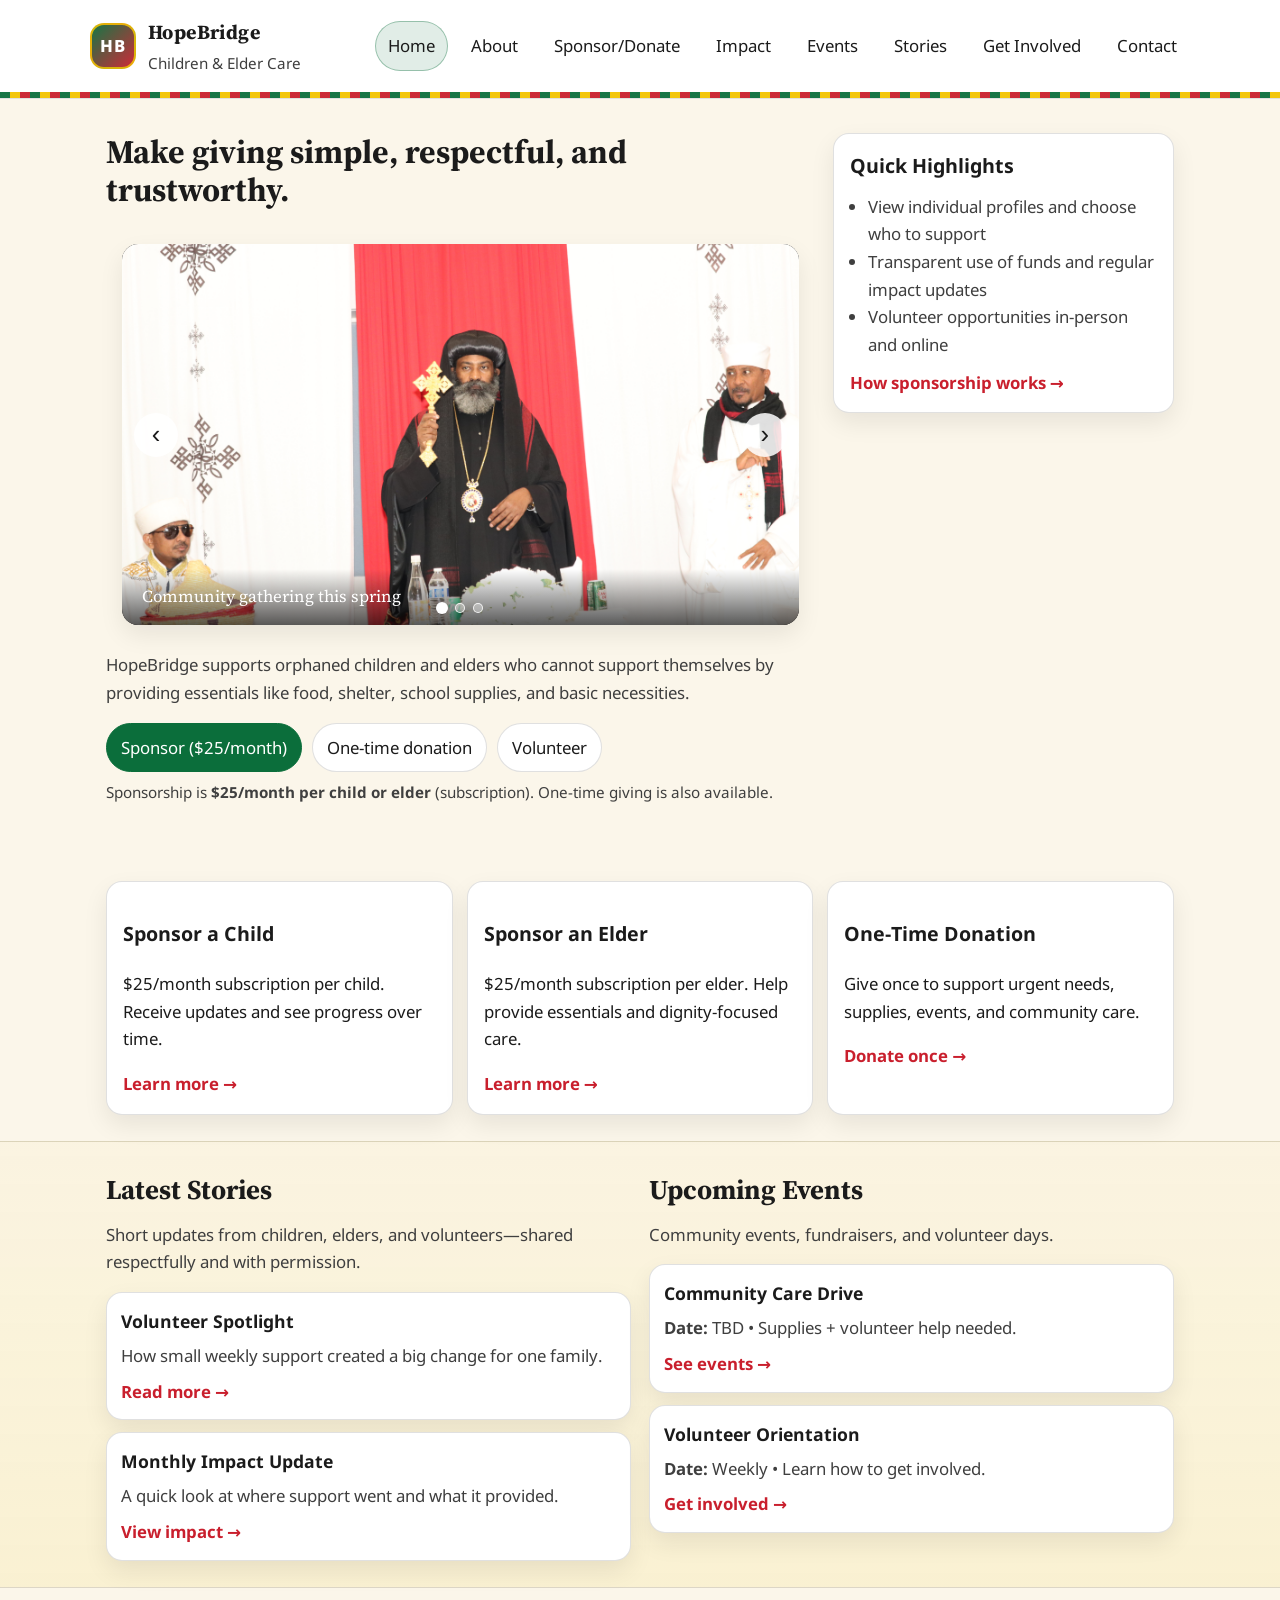
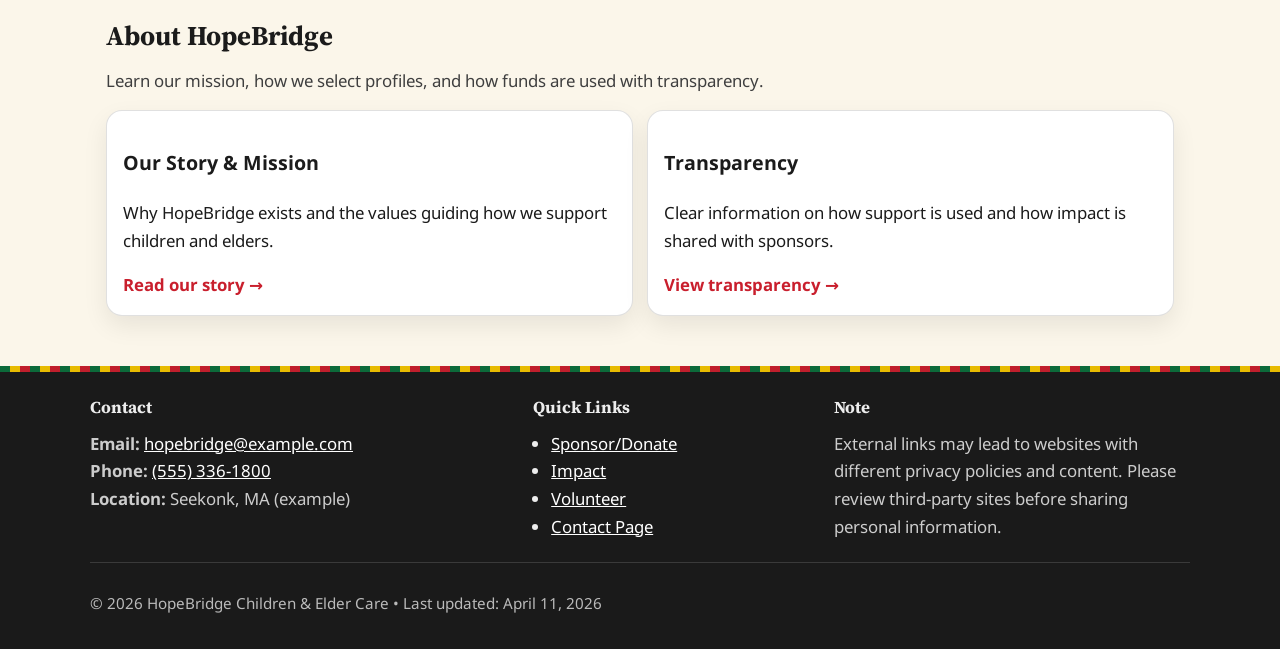
==== commit dace33df: "add carousel section" ====
--- a/index.html
+++ b/index.html
@@ -49,9 +49,41 @@
             <div class="wrap hero-inner">
                 <div class="hero-copy">
                     <h2>Make giving simple, respectful, and trustworthy.</h2>
-                    <div class="photo-frame">
+                    <!-- <div class="photo-frame">
                         <img src="images/IMG_9827.JPG" alt="HopeBridge community moment" width="1500" height="1000" loading="lazy">
-                    </div>
+                    </div> -->
+
+                    <!-- Carousel -->
+                    <section class="section">
+                        <div class="wrap">
+                            <div class="carousel" id="hero-carousel" aria-roledescription="carousel" aria-label="Featured stories">
+
+                                <div class="carousel-track">
+                                    <div class="carousel-slide" aria-roledescription="slide" aria-label="1 of 3">
+                                        <img src="images/IMG_9827.JPG" alt="Community gathering" class="carousel-img">
+                                        <div class="carousel-caption">Community gathering this spring</div>
+                                    </div>
+                                    <div class="carousel-slide" aria-roledescription="slide" aria-label="2 of 3">
+                                        <img src="images/home.JPG" alt="Volunteers preparing supplies" class="carousel-img">
+                                        <div class="carousel-caption">Volunteers preparing care kits</div>
+                                    </div>
+                                    <div class="carousel-slide" aria-roledescription="slide" aria-label="3 of 3">
+                                        <img src="images/3211.png" alt="Elder receiving support" class="carousel-img">
+                                        <div class="carousel-caption">Sponsorship in action</div>
+                                    </div>
+                                </div>
+
+                                <button class="carousel-arrow prev" type="button" aria-label="Previous slide">&#8249;</button>
+                                <button class="carousel-arrow next" type="button" aria-label="Next slide">&#8250;</button>
+
+                                <div class="carousel-dots" role="tablist" aria-label="Slides">
+                                    <button class="carousel-dot" type="button" aria-label="Go to slide 1" aria-current="true"></button>
+                                    <button class="carousel-dot" type="button" aria-label="Go to slide 2"></button>
+                                    <button class="carousel-dot" type="button" aria-label="Go to slide 3"></button>
+                                </div>
+                            </div>
+                        </div>
+                    </section>
                     <p>
                         HopeBridge supports orphaned children and elders who cannot support themselves by providing essentials like food, shelter, school supplies, and basic necessities.
                     </p>
--- a/css/styles.css
+++ b/css/styles.css
@@ -502,6 +502,144 @@
         aspect-ratio: 3 / 4;
         max-width: 280px;
     }
+    .carousel-img {
+        aspect-ratio: 4 / 3;
+    }
+    .carousel-arrow {
+        width: 36px;
+        height: 36px;
+        font-size: 1.3rem;
+    }
+    .carousel-caption {
+        font-size: 0.95rem;
+        padding: 10px 14px;
+    }
+}
+
+
+/* ===========================
+   CAROUSEL
+=========================== */
+
+.carousel {
+    position: relative;
+    overflow: hidden;
+    border-radius: var(--radius);
+    box-shadow: var(--shadow);
+    background: #000;
+}
+
+.carousel-track {
+    display: flex;
+    transition: transform 0.5s ease;
+    will-change: transform;
+}
+
+.carousel-slide {
+    flex: 0 0 100%;
+    position: relative;
+}
+
+.carousel-img {
+    width: 100%;
+    aspect-ratio: 16 / 9;
+    /* keeps a clean shape on every screen */
+    object-fit: cover;
+    display: block;
+}
+
+.carousel-caption {
+    position: absolute;
+    left: 0;
+    right: 0;
+    bottom: 0;
+    padding: 14px 20px;
+    background: linear-gradient(to top, rgba(0, 0, 0, 0.65), rgba(0, 0, 0, 0));
+    color: #fff;
+    font-family: "Source Serif 4", Georgia, serif;
+    font-size: 1.05rem;
+}
+
+
+/* Arrows */
+
+.carousel-arrow {
+    position: absolute;
+    top: 50%;
+    transform: translateY(-50%);
+    width: 44px;
+    height: 44px;
+    border-radius: 50%;
+    border: none;
+    background: rgba(255, 255, 255, 0.85);
+    color: var(--ink);
+    font-size: 1.6rem;
+    cursor: pointer;
+    display: grid;
+    place-items: center;
+    transition: background 0.2s ease, transform 0.2s ease;
+}
+
+.carousel-arrow:hover {
+    background: #fff;
+    transform: translateY(-50%) scale(1.05);
+}
+
+.carousel-arrow:focus-visible {
+    outline: 3px solid var(--brand);
+    outline-offset: 2px;
+}
+
+.carousel-arrow.prev {
+    left: 12px;
+}
+
+.carousel-arrow.next {
+    right: 12px;
+}
+
+
+/* Dots */
+
+.carousel-dots {
+    position: absolute;
+    left: 0;
+    right: 0;
+    bottom: 12px;
+    display: flex;
+    gap: 8px;
+    justify-content: center;
+}
+
+.carousel-dot {
+    width: 10px;
+    height: 10px;
+    border-radius: 50%;
+    border: 1px solid rgba(255, 255, 255, 0.85);
+    background: rgba(255, 255, 255, 0.35);
+    cursor: pointer;
+    padding: 0;
+    transition: background 0.2s ease, transform 0.2s ease;
+}
+
+.carousel-dot[aria-current="true"] {
+    background: #fff;
+    transform: scale(1.2);
+}
+
+@media (max-width: 600px) {
+    .carousel-img {
+        aspect-ratio: 4 / 3;
+    }
+    .carousel-arrow {
+        width: 36px;
+        height: 36px;
+        font-size: 1.3rem;
+    }
+    .carousel-caption {
+        font-size: 0.95rem;
+        padding: 10px 14px;
+    }
 }
 
 
@@ -520,6 +658,9 @@
     .mini:hover {
         transform: none;
     }
+    .carousel-track {
+        transition: none;
+    }
     html {
         scroll-behavior: auto;
     }
